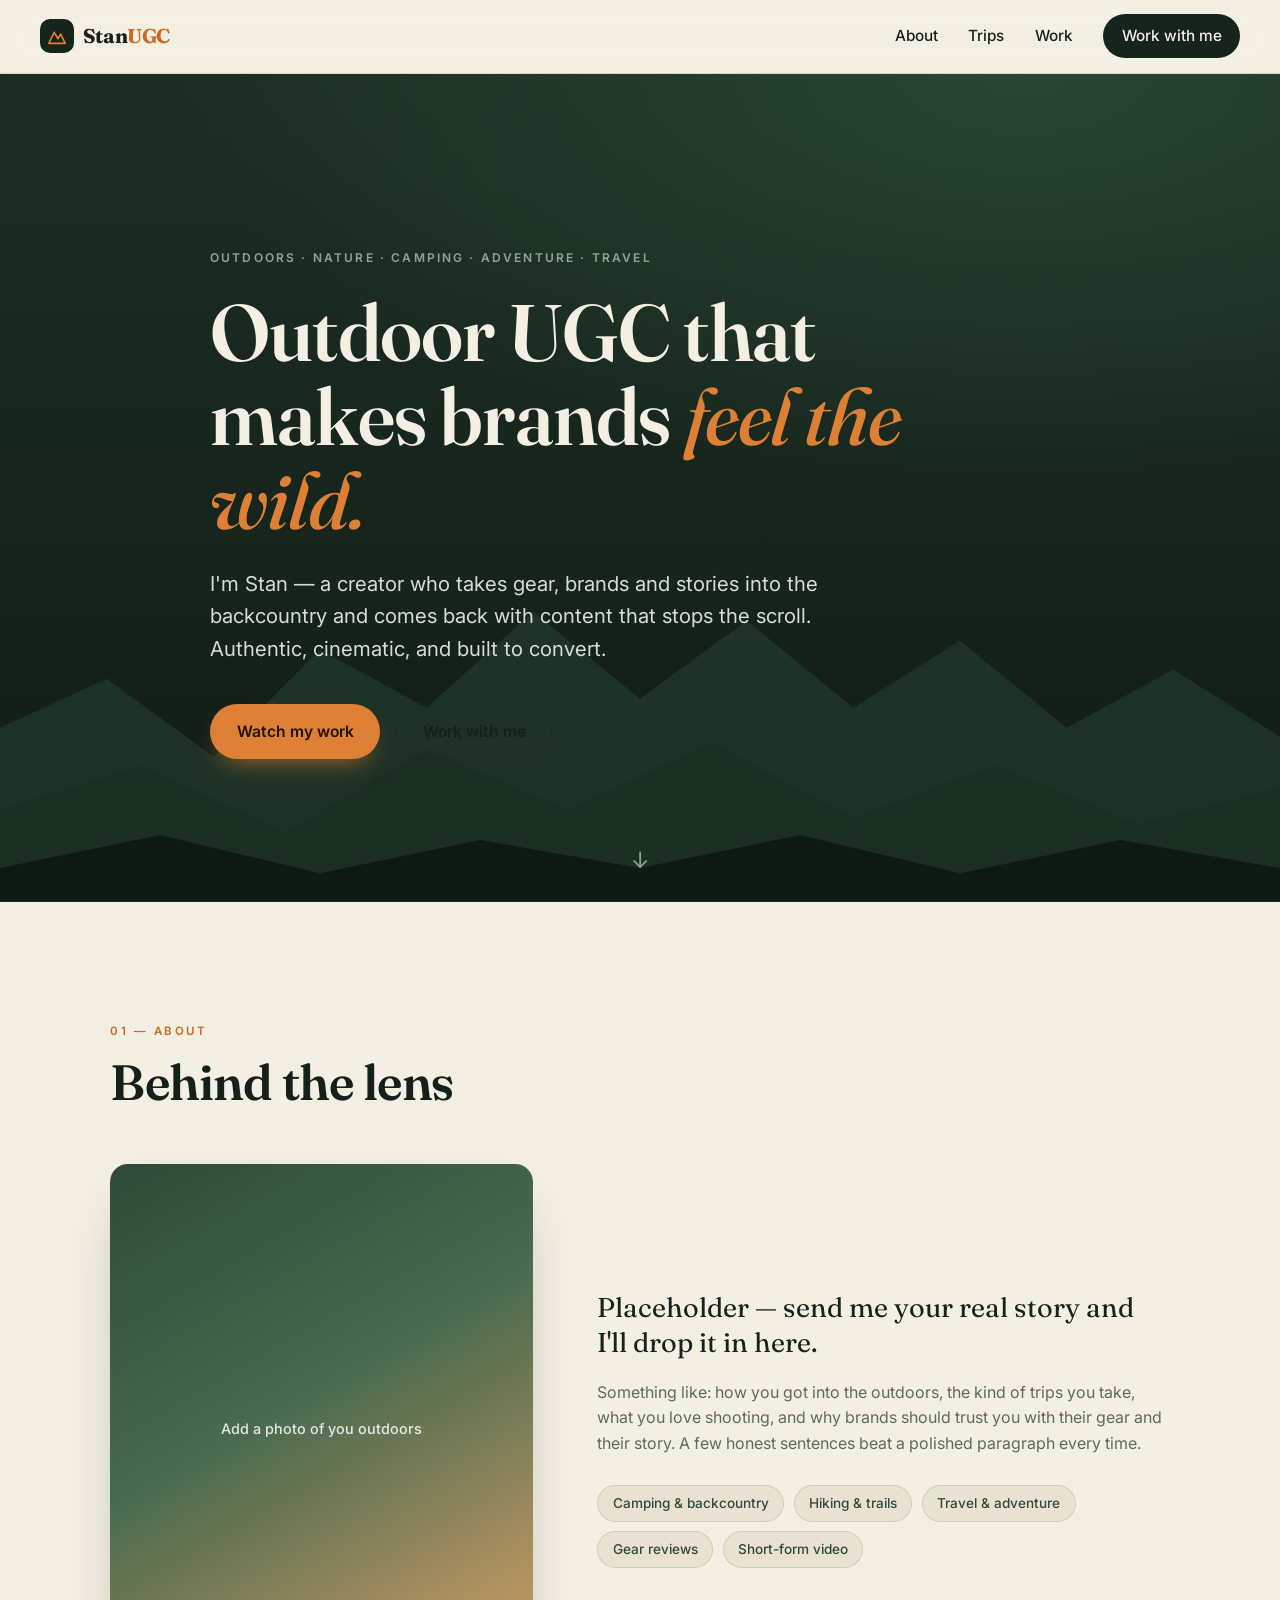
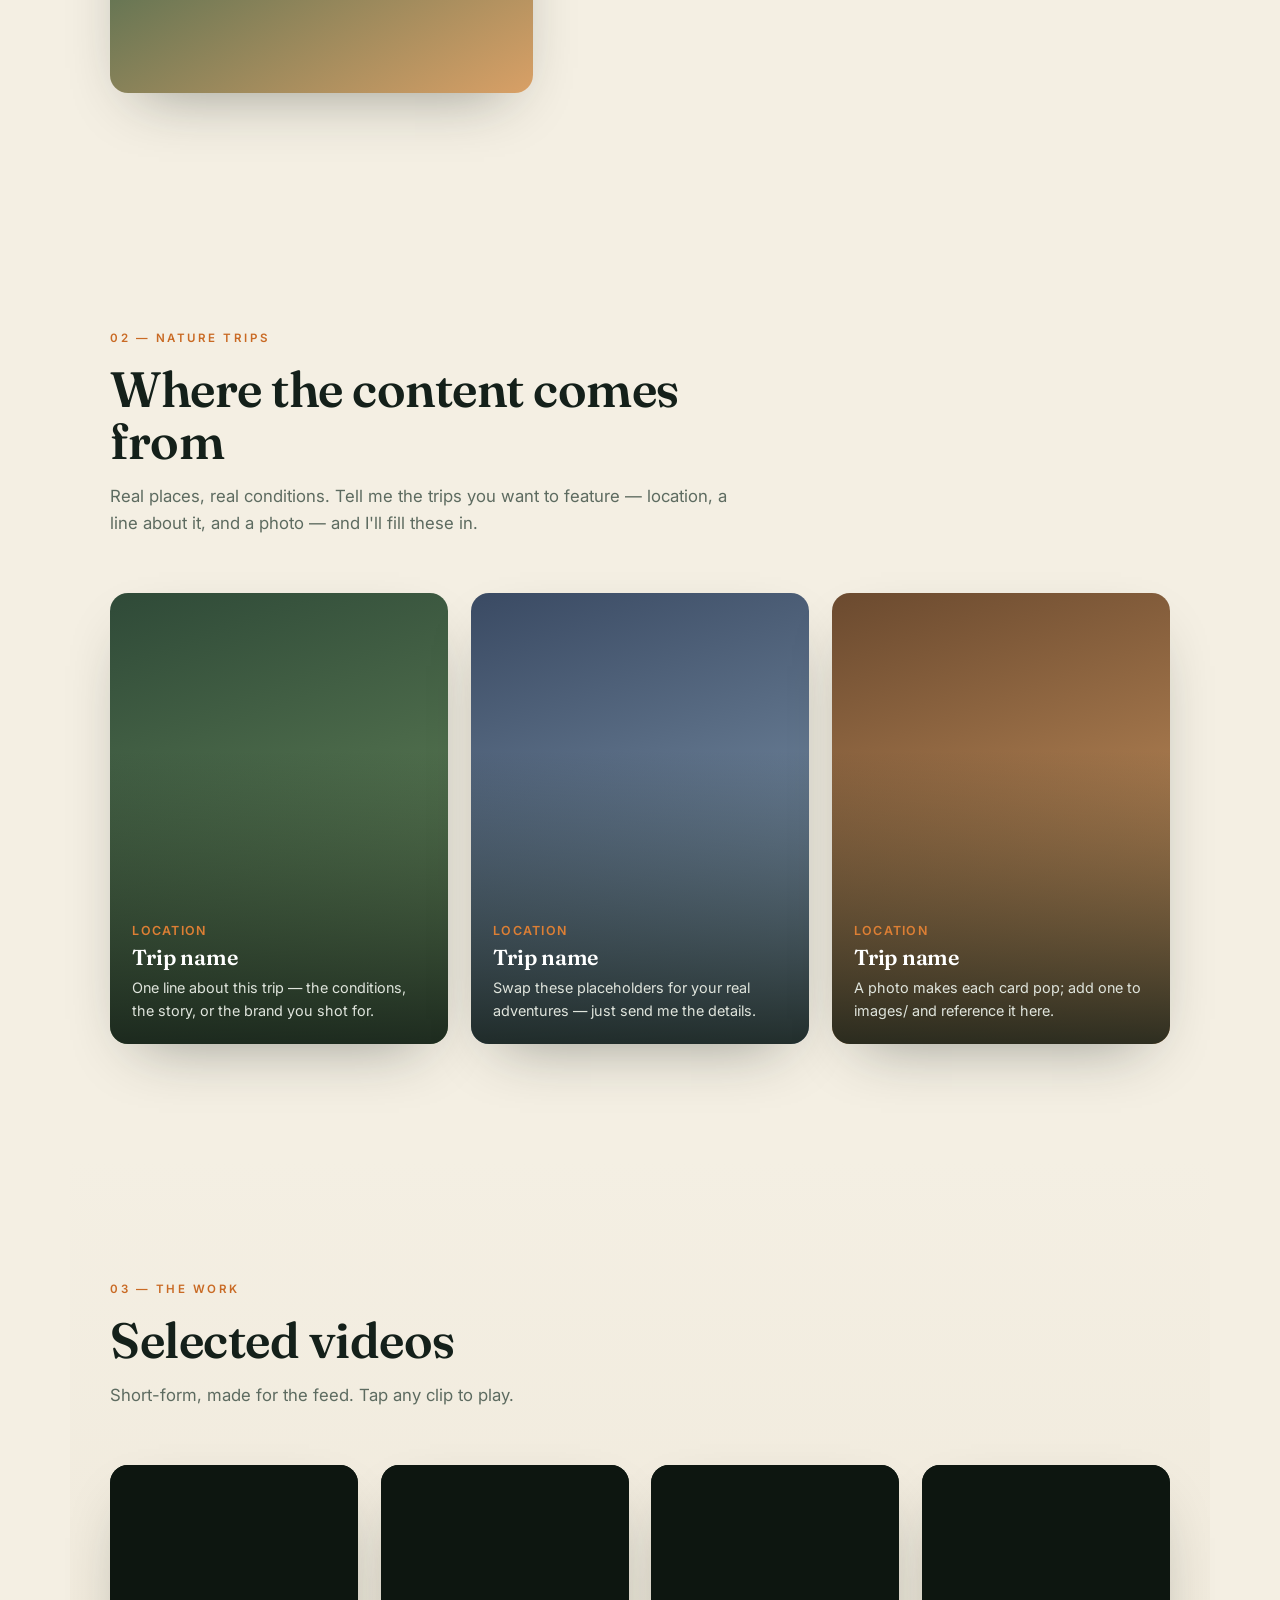
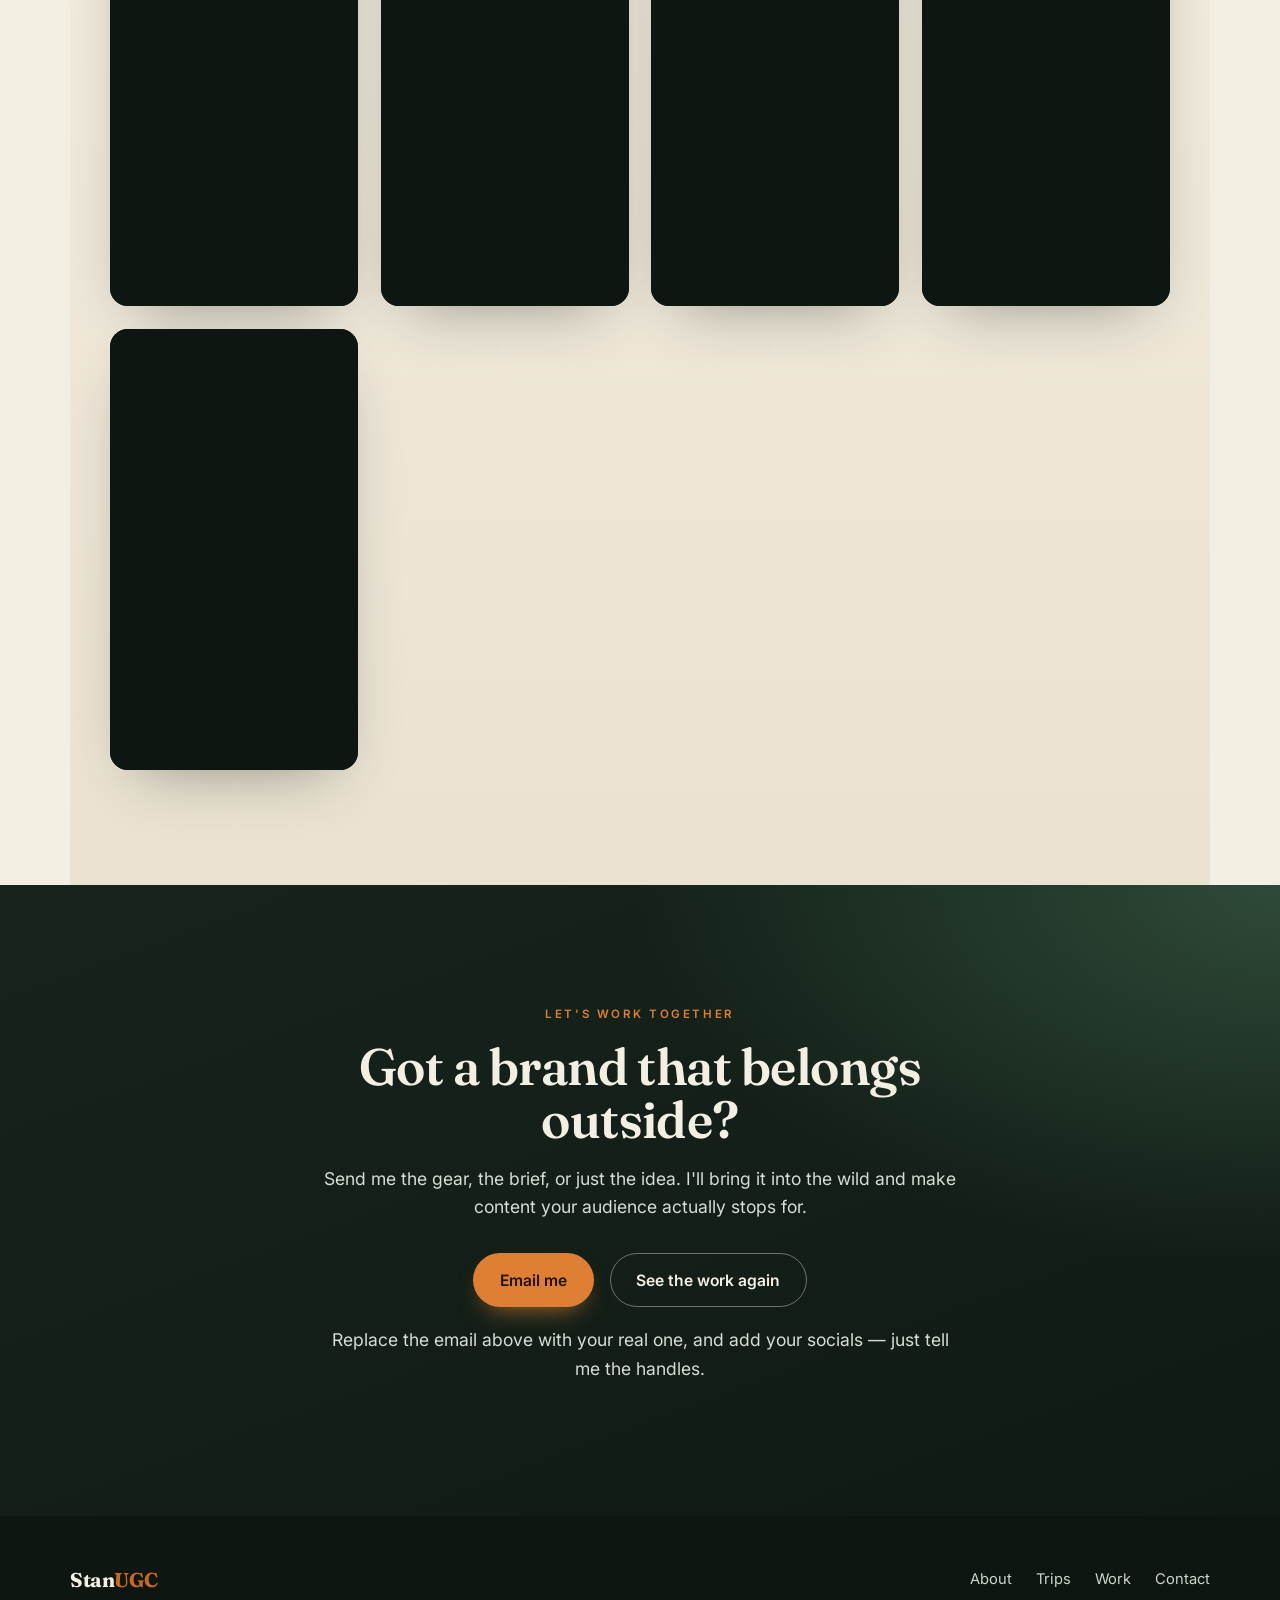
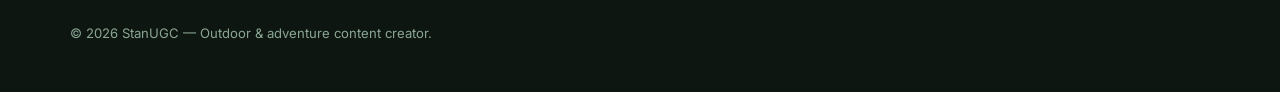
==== ugc-portfolio/index.html @ 80635f61 "Build StanUGC outdoor UGC portfolio site Add a single-page portfolio for StanUGC (outdoor/nature/adv" ====
<!DOCTYPE html>
<html lang="en">
<head>
<meta charset="UTF-8" />
<meta name="viewport" content="width=device-width, initial-scale=1.0" />
<title>StanUGC — Outdoor & Adventure UGC Creator</title>
<meta name="description" content="StanUGC creates scroll-stopping outdoor, nature, camping and adventure content that makes brands feel the wild. Portfolio, trips and video work." />
<link rel="icon" type="image/svg+xml" href="images/favicon.svg" />
<link rel="preconnect" href="https://fonts.googleapis.com" />
<link rel="preconnect" href="https://fonts.gstatic.com" crossorigin />
<link href="https://fonts.googleapis.com/css2?family=Fraunces:ital,opsz,wght@0,9..144,400;0,9..144,600;0,9..144,700;1,9..144,500&family=Inter:wght@400;500;600&display=swap" rel="stylesheet" />
<link rel="stylesheet" href="css/style.css" />
</head>
<body>

<!-- ===== Nav ===== -->
<header id="nav">
  <a href="#top" class="brand">
    <span class="brand-mark" aria-hidden="true">
      <svg viewBox="0 0 24 24" width="22" height="22" fill="none" stroke="currentColor" stroke-width="1.8" stroke-linecap="round" stroke-linejoin="round"><path d="M3 20 L9 8 l4 7 3-5 5 10 z"/></svg>
    </span>
    <span class="brand-name">Stan<span class="brand-accent">UGC</span></span>
  </a>

  <nav class="nav-links" id="navLinks">
    <a href="#about">About</a>
    <a href="#trips">Trips</a>
    <a href="#work">Work</a>
    <a href="#contact" class="nav-cta">Work with me</a>
  </nav>

  <button id="menuToggle" class="menu-toggle" aria-label="Toggle menu" aria-expanded="false">
    <span></span><span></span><span></span>
  </button>
</header>

<!-- ===== Hero ===== -->
<section id="top" class="hero">
  <div class="hero-bg" aria-hidden="true">
    <svg class="ridge ridge-back" viewBox="0 0 1440 320" preserveAspectRatio="none"><path d="M0,224 L120,197 240,240 360,181 480,213 600,160 720,208 840,165 960,213 1080,176 1200,224 1320,192 1440,229 L1440,320 L0,320 Z"/></svg>
    <svg class="ridge ridge-mid" viewBox="0 0 1440 320" preserveAspectRatio="none"><path d="M0,256 L160,224 320,272 480,213 640,256 800,208 960,261 1120,224 1280,266 1440,240 L1440,320 L0,320 Z"/></svg>
    <svg class="ridge ridge-front" viewBox="0 0 1440 320" preserveAspectRatio="none"><path d="M0,288 L180,256 360,293 540,261 720,288 900,256 1080,293 1260,261 1440,288 L1440,320 L0,320 Z"/></svg>
  </div>

  <div class="hero-inner">
    <p class="eyebrow reveal">Outdoors · Nature · Camping · Adventure · Travel</p>
    <h1 class="reveal">Outdoor UGC that makes brands <em>feel the wild.</em></h1>
    <p class="hero-sub reveal">I'm Stan — a creator who takes gear, brands and stories into the backcountry and comes back with content that stops the scroll. Authentic, cinematic, and built to convert.</p>
    <div class="hero-actions reveal">
      <a href="#work" class="btn btn-primary">Watch my work</a>
      <a href="#contact" class="btn btn-ghost">Work with me</a>
    </div>
  </div>

  <a href="#about" class="scroll-hint" aria-label="Scroll down">↓</a>
</section>

<!-- ===== About ===== -->
<section id="about" class="section about">
  <div class="section-head reveal">
    <span class="kicker">01 — About</span>
    <h2>Behind the lens</h2>
  </div>
  <div class="about-grid">
    <div class="about-photo reveal" data-ph="Add a photo of you outdoors">
      <!-- Swap this block for: <img src="images/your-photo.jpg" alt="Stan outdoors" /> -->
    </div>
    <div class="about-copy reveal">
      <p class="lead">Placeholder — send me your real story and I'll drop it in here.</p>
      <p>Something like: how you got into the outdoors, the kind of trips you take, what you love shooting, and why brands should trust you with their gear and their story. A few honest sentences beat a polished paragraph every time.</p>
      <ul class="about-tags">
        <li>Camping &amp; backcountry</li>
        <li>Hiking &amp; trails</li>
        <li>Travel &amp; adventure</li>
        <li>Gear reviews</li>
        <li>Short-form video</li>
      </ul>
    </div>
  </div>
</section>

<!-- ===== Nature Trips ===== -->
<section id="trips" class="section trips">
  <div class="section-head reveal">
    <span class="kicker">02 — Nature trips</span>
    <h2>Where the content comes from</h2>
    <p class="section-intro">Real places, real conditions. Tell me the trips you want to feature — location, a line about it, and a photo — and I'll fill these in.</p>
  </div>
  <div class="trip-grid" id="tripGrid"><!-- rendered by js/main.js --></div>
</section>

<!-- ===== Video Work ===== -->
<section id="work" class="section work">
  <div class="section-head reveal">
    <span class="kicker">03 — The work</span>
    <h2>Selected videos</h2>
    <p class="section-intro">Short-form, made for the feed. Tap any clip to play.</p>
  </div>
  <div class="video-grid" id="videoGrid"><!-- rendered by js/main.js --></div>
</section>

<!-- ===== CTA / Contact ===== -->
<section id="contact" class="section cta">
  <div class="cta-inner reveal">
    <span class="kicker light">Let's work together</span>
    <h2>Got a brand that belongs outside?</h2>
    <p>Send me the gear, the brief, or just the idea. I'll bring it into the wild and make content your audience actually stops for.</p>
    <div class="cta-actions">
      <a href="mailto:hello@stanugc.com" class="btn btn-primary" id="emailBtn">Email me</a>
      <a href="#work" class="btn btn-ghost light">See the work again</a>
    </div>
    <p class="cta-note">Replace the email above with your real one, and add your socials — just tell me the handles.</p>
  </div>
</section>

<!-- ===== Footer ===== -->
<footer class="footer">
  <div class="footer-inner">
    <span class="brand-name">Stan<span class="brand-accent">UGC</span></span>
    <nav class="footer-links">
      <a href="#about">About</a>
      <a href="#trips">Trips</a>
      <a href="#work">Work</a>
      <a href="#contact">Contact</a>
    </nav>
    <p class="copyright">© <span id="year"></span> StanUGC — Outdoor &amp; adventure content creator.</p>
  </div>
</footer>

<script src="js/main.js"></script>
</body>
</html>
---- ugc-portfolio/css/style.css ----
/* ===============================
   StanUGC — Outdoor UGC Portfolio
   =============================== */

:root {
  --pine:       #16241c;   /* deep forest */
  --pine-2:     #1f3327;   /* raised forest */
  --moss:       #2f4a38;
  --sage:       #8ba793;
  --cream:      #f4efe3;   /* warm paper */
  --cream-2:    #eae2d1;
  --amber:      #dd7f34;   /* sunset accent */
  --amber-2:    #c96a24;
  --ink:        #14201a;
  --muted:      #5d6b60;
  --line:       rgba(20, 32, 26, 0.12);

  --font-display: "Fraunces", Georgia, "Times New Roman", serif;
  --font-body: "Inter", system-ui, -apple-system, "Segoe UI", sans-serif;

  --wrap: 1140px;
  --radius: 18px;
  --shadow: 0 24px 60px -28px rgba(20, 32, 26, 0.45);
}

* { box-sizing: border-box; }

html { scroll-behavior: smooth; }

body {
  margin: 0;
  font-family: var(--font-body);
  color: var(--ink);
  background: var(--cream);
  line-height: 1.6;
  -webkit-font-smoothing: antialiased;
}

img { max-width: 100%; display: block; }

h1, h2, h3 { font-family: var(--font-display); font-weight: 600; line-height: 1.05; margin: 0; letter-spacing: -0.01em; }

a { color: inherit; text-decoration: none; }

.section {
  max-width: var(--wrap);
  margin: 0 auto;
  padding: clamp(4rem, 9vw, 7.5rem) clamp(1.25rem, 5vw, 2.5rem);
}

.kicker {
  display: inline-block;
  font-family: var(--font-body);
  font-size: 0.72rem;
  font-weight: 600;
  letter-spacing: 0.22em;
  text-transform: uppercase;
  color: var(--amber-2);
  margin-bottom: 1rem;
}
.kicker.light { color: var(--amber); }

.section-head { margin-bottom: clamp(2rem, 5vw, 3.5rem); max-width: 640px; }
.section-head h2 { font-size: clamp(2rem, 5vw, 3.1rem); }
.section-intro { color: var(--muted); margin-top: 1rem; font-size: 1.05rem; }

/* ---------- Buttons ---------- */
.btn {
  display: inline-flex;
  align-items: center;
  gap: 0.5rem;
  font-weight: 600;
  font-size: 0.98rem;
  padding: 0.85rem 1.6rem;
  border-radius: 999px;
  border: 1.5px solid transparent;
  cursor: pointer;
  transition: transform 0.2s ease, background 0.2s ease, color 0.2s ease, box-shadow 0.2s ease;
}
.btn-primary { background: var(--amber); color: #241205; box-shadow: 0 12px 26px -12px rgba(221, 127, 52, 0.8); }
.btn-primary:hover { background: var(--amber-2); transform: translateY(-2px); }
.btn-ghost { border-color: rgba(20, 32, 26, 0.25); color: var(--ink); }
.btn-ghost:hover { border-color: var(--ink); transform: translateY(-2px); }
.btn-ghost.light { border-color: rgba(244, 239, 227, 0.4); color: var(--cream); }
.btn-ghost.light:hover { border-color: var(--cream); }

/* ---------- Nav ---------- */
#nav {
  position: sticky;
  top: 0;
  z-index: 50;
  display: flex;
  align-items: center;
  justify-content: space-between;
  padding: 0.9rem clamp(1.25rem, 5vw, 2.5rem);
  background: rgba(244, 239, 227, 0.82);
  backdrop-filter: blur(12px);
  border-bottom: 1px solid var(--line);
}
.brand { display: flex; align-items: center; gap: 0.55rem; color: var(--pine); }
.brand-mark { display: grid; place-items: center; width: 34px; height: 34px; border-radius: 10px; background: var(--pine); color: var(--amber); }
.brand-name { font-family: var(--font-display); font-weight: 700; font-size: 1.25rem; letter-spacing: -0.02em; }
.brand-accent { color: var(--amber-2); }

.nav-links { display: flex; align-items: center; gap: 1.9rem; }
.nav-links a { font-weight: 500; font-size: 0.96rem; color: var(--pine); position: relative; }
.nav-links a:not(.nav-cta)::after {
  content: ""; position: absolute; left: 0; bottom: -4px; width: 0; height: 2px;
  background: var(--amber); transition: width 0.25s ease;
}
.nav-links a:not(.nav-cta):hover::after,
.nav-links a.active::after { width: 100%; }
.nav-cta { background: var(--pine); color: var(--cream) !important; padding: 0.6rem 1.15rem; border-radius: 999px; }
.nav-cta:hover { background: var(--moss); }

.menu-toggle { display: none; flex-direction: column; gap: 5px; background: none; border: none; cursor: pointer; padding: 6px; }
.menu-toggle span { width: 24px; height: 2px; background: var(--pine); border-radius: 2px; transition: transform 0.3s ease, opacity 0.3s ease; }
.menu-toggle.open span:nth-child(1) { transform: translateY(7px) rotate(45deg); }
.menu-toggle.open span:nth-child(2) { opacity: 0; }
.menu-toggle.open span:nth-child(3) { transform: translateY(-7px) rotate(-45deg); }

/* ---------- Hero ---------- */
.hero {
  position: relative;
  min-height: 92vh;
  display: flex;
  flex-direction: column;
  justify-content: center;
  padding: 6rem clamp(1.25rem, 5vw, 2.5rem) 4rem;
  color: var(--cream);
  background:
    radial-gradient(120% 90% at 80% 0%, #2a4534 0%, transparent 55%),
    linear-gradient(180deg, #1c2e23 0%, var(--pine) 60%, #101a14 100%);
  overflow: hidden;
}
.hero-bg { position: absolute; inset: 0; z-index: 0; }
.ridge { position: absolute; left: 0; width: 100%; bottom: 0; height: 60%; }
.ridge-back  { fill: #223a2c; opacity: 0.7; height: 70%; }
.ridge-mid   { fill: #1a2e22; opacity: 0.85; height: 55%; }
.ridge-front { fill: #101a14; height: 40%; }

.hero-inner { position: relative; z-index: 2; max-width: 860px; margin: 0 auto; width: 100%; }
.eyebrow {
  font-size: 0.75rem; font-weight: 600; letter-spacing: 0.18em; text-transform: uppercase;
  color: var(--sage); margin: 0 0 1.4rem;
}
.hero h1 {
  font-size: clamp(2.6rem, 7vw, 5rem);
  max-width: 15ch;
}
.hero h1 em { font-style: italic; color: var(--amber); font-weight: 500; }
.hero-sub { margin: 1.6rem 0 2.4rem; font-size: clamp(1.05rem, 2vw, 1.28rem); color: #d7ddd4; max-width: 54ch; }
.hero-actions { display: flex; flex-wrap: wrap; gap: 1rem; }

.scroll-hint {
  position: absolute; bottom: 1.5rem; left: 50%; transform: translateX(-50%);
  z-index: 3; color: var(--sage); font-size: 1.4rem; animation: bob 2s ease-in-out infinite;
}
@keyframes bob { 0%,100% { transform: translate(-50%, 0); } 50% { transform: translate(-50%, 8px); } }

/* ---------- About ---------- */
.about-grid { display: grid; grid-template-columns: 0.85fr 1.15fr; gap: clamp(2rem, 5vw, 4rem); align-items: center; }
.about-photo {
  position: relative;
  aspect-ratio: 4 / 5;
  border-radius: var(--radius);
  background:
    linear-gradient(150deg, #2f4a38 0%, #4a6b4f 45%, #d9a066 100%);
  box-shadow: var(--shadow);
  overflow: hidden;
}
.about-photo::after {
  content: attr(data-ph);
  position: absolute; inset: 0; display: grid; place-items: center; text-align: center;
  padding: 1.5rem; color: rgba(255,255,255,0.85); font-size: 0.9rem; font-weight: 500;
}
.about-photo img { position: absolute; inset: 0; width: 100%; height: 100%; object-fit: cover; }
.about-copy .lead { font-family: var(--font-display); font-size: clamp(1.3rem, 3vw, 1.7rem); line-height: 1.3; color: var(--pine); margin: 0 0 1.2rem; }
.about-copy p { color: var(--muted); }
.about-tags { list-style: none; padding: 0; margin: 1.8rem 0 0; display: flex; flex-wrap: wrap; gap: 0.6rem; }
.about-tags li { font-size: 0.85rem; font-weight: 500; color: var(--moss); background: var(--cream-2); border: 1px solid var(--line); padding: 0.4rem 0.9rem; border-radius: 999px; }

/* ---------- Trips ---------- */
.trips { background: var(--cream); }
.trip-grid { display: grid; grid-template-columns: repeat(3, 1fr); gap: 1.4rem; }
.trip-card {
  position: relative;
  aspect-ratio: 3 / 4;
  border-radius: var(--radius);
  overflow: hidden;
  box-shadow: var(--shadow);
  color: #fff;
  display: flex;
  align-items: flex-end;
  isolation: isolate;
}
.trip-card .trip-bg { position: absolute; inset: 0; z-index: -2; }
.trip-card::after {
  content: ""; position: absolute; inset: 0; z-index: -1;
  background: linear-gradient(180deg, transparent 35%, rgba(16, 26, 20, 0.85) 100%);
}
.trip-card img { position: absolute; inset: 0; width: 100%; height: 100%; object-fit: cover; z-index: -2; }
.trip-info { padding: 1.4rem; }
.trip-info h3 { font-size: 1.35rem; }
.trip-info .loc { font-size: 0.78rem; letter-spacing: 0.1em; text-transform: uppercase; color: var(--amber); font-weight: 600; margin-bottom: 0.35rem; }
.trip-info p { font-size: 0.9rem; color: #dfe4dc; margin: 0.4rem 0 0; }
.trip-card:hover img, .trip-card:hover .trip-bg { transform: scale(1.05); }
.trip-card img, .trip-card .trip-bg { transition: transform 0.6s ease; }

/* ---------- Video Work ---------- */
.work { background: linear-gradient(180deg, var(--cream) 0%, var(--cream-2) 100%); border-radius: 0; }
.video-grid { display: grid; grid-template-columns: repeat(auto-fill, minmax(230px, 1fr)); gap: 1.4rem; }
.video-card {
  border-radius: var(--radius);
  overflow: hidden;
  background: var(--pine);
  box-shadow: var(--shadow);
  transition: transform 0.25s ease;
}
.video-card:hover { transform: translateY(-4px); }
.video-frame { position: relative; aspect-ratio: 9 / 16; background: #0d1610; }
.video-frame iframe { position: absolute; inset: 0; width: 100%; height: 100%; border: 0; }
.video-cap { padding: 0.75rem 0.95rem; color: var(--cream); font-size: 0.85rem; font-weight: 500; }

/* ---------- CTA ---------- */
.cta {
  max-width: none;
  background:
    radial-gradient(100% 120% at 100% 0%, #2f4a38 0%, transparent 50%),
    linear-gradient(160deg, var(--pine) 0%, #101a14 100%);
  color: var(--cream);
  text-align: center;
}
.cta-inner { max-width: 640px; margin: 0 auto; }
.cta h2 { font-size: clamp(2rem, 5vw, 3.2rem); margin-bottom: 1rem; }
.cta p { color: #d7ddd4; font-size: 1.1rem; }
.cta-actions { display: flex; flex-wrap: wrap; gap: 1rem; justify-content: center; margin: 2rem 0 1.2rem; }
.cta-note { font-size: 0.82rem; color: var(--sage); }

/* ---------- Footer ---------- */
.footer { background: #0d1610; color: var(--cream); padding: 3rem clamp(1.25rem, 5vw, 2.5rem); }
.footer-inner { max-width: var(--wrap); margin: 0 auto; display: flex; flex-wrap: wrap; gap: 1.2rem; align-items: center; justify-content: space-between; }
.footer-links { display: flex; gap: 1.5rem; }
.footer-links a { color: #cdd4ca; font-size: 0.92rem; }
.footer-links a:hover { color: var(--amber); }
.copyright { width: 100%; color: var(--sage); font-size: 0.82rem; margin: 0.5rem 0 0; }

/* ---------- Reveal animation ---------- */
.reveal { opacity: 0; transform: translateY(24px); transition: opacity 0.7s ease, transform 0.7s ease; }
.reveal.in { opacity: 1; transform: none; }

/* ---------- Responsive ---------- */
@media (max-width: 860px) {
  .about-grid { grid-template-columns: 1fr; }
  .trip-grid { grid-template-columns: repeat(2, 1fr); }
  .nav-links {
    position: fixed; inset: 0 0 0 auto; width: min(78vw, 320px);
    flex-direction: column; align-items: flex-start; justify-content: center; gap: 1.6rem;
    background: var(--pine); padding: 2rem; transform: translateX(100%);
    transition: transform 0.35s ease; box-shadow: -20px 0 50px rgba(0,0,0,0.3);
  }
  .nav-links.open { transform: none; }
  .nav-links a { color: var(--cream); font-size: 1.2rem; }
  .nav-links a:not(.nav-cta)::after { background: var(--amber); }
  .menu-toggle { display: flex; z-index: 60; }
}
@media (max-width: 520px) {
  .trip-grid { grid-template-columns: 1fr; }
  .video-grid { grid-template-columns: repeat(2, 1fr); }
}

@media (prefers-reduced-motion: reduce) {
  * { animation: none !important; }
  .reveal { opacity: 1; transform: none; transition: none; }
  html { scroll-behavior: auto; }
}
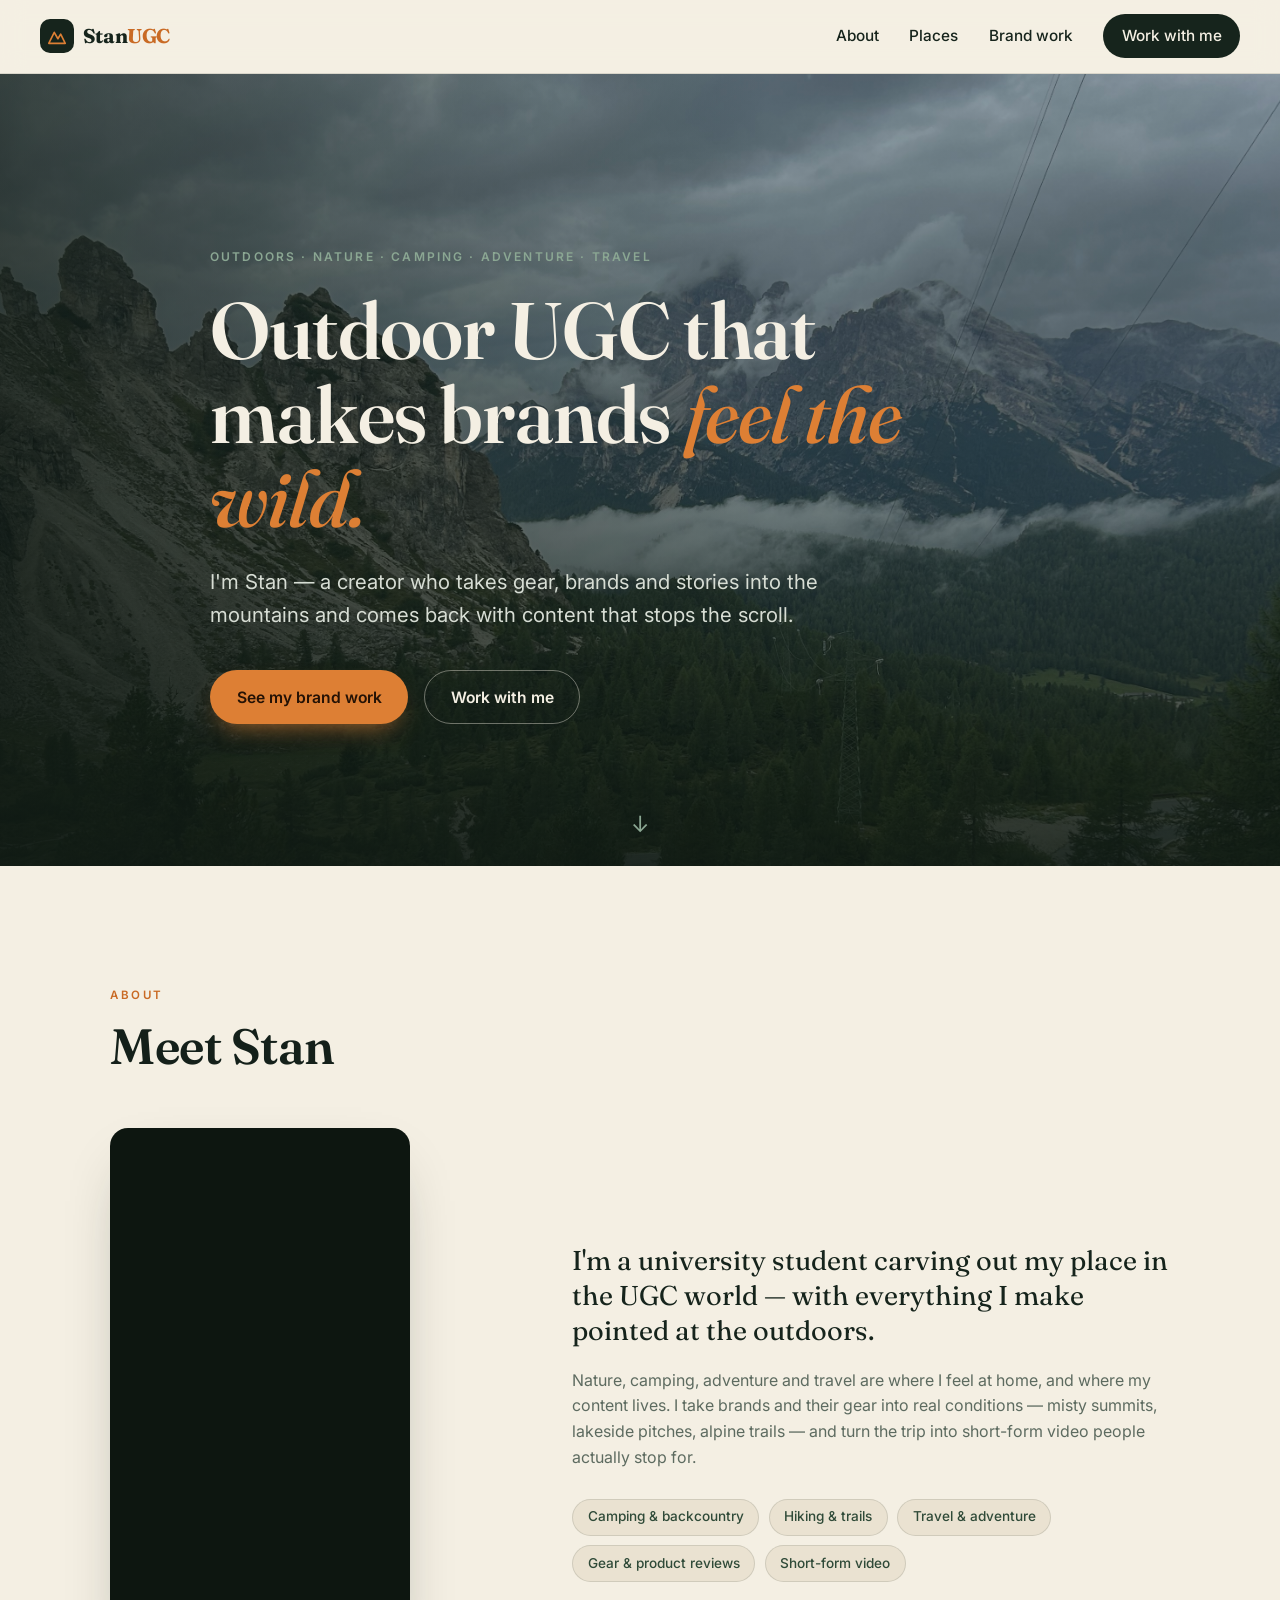
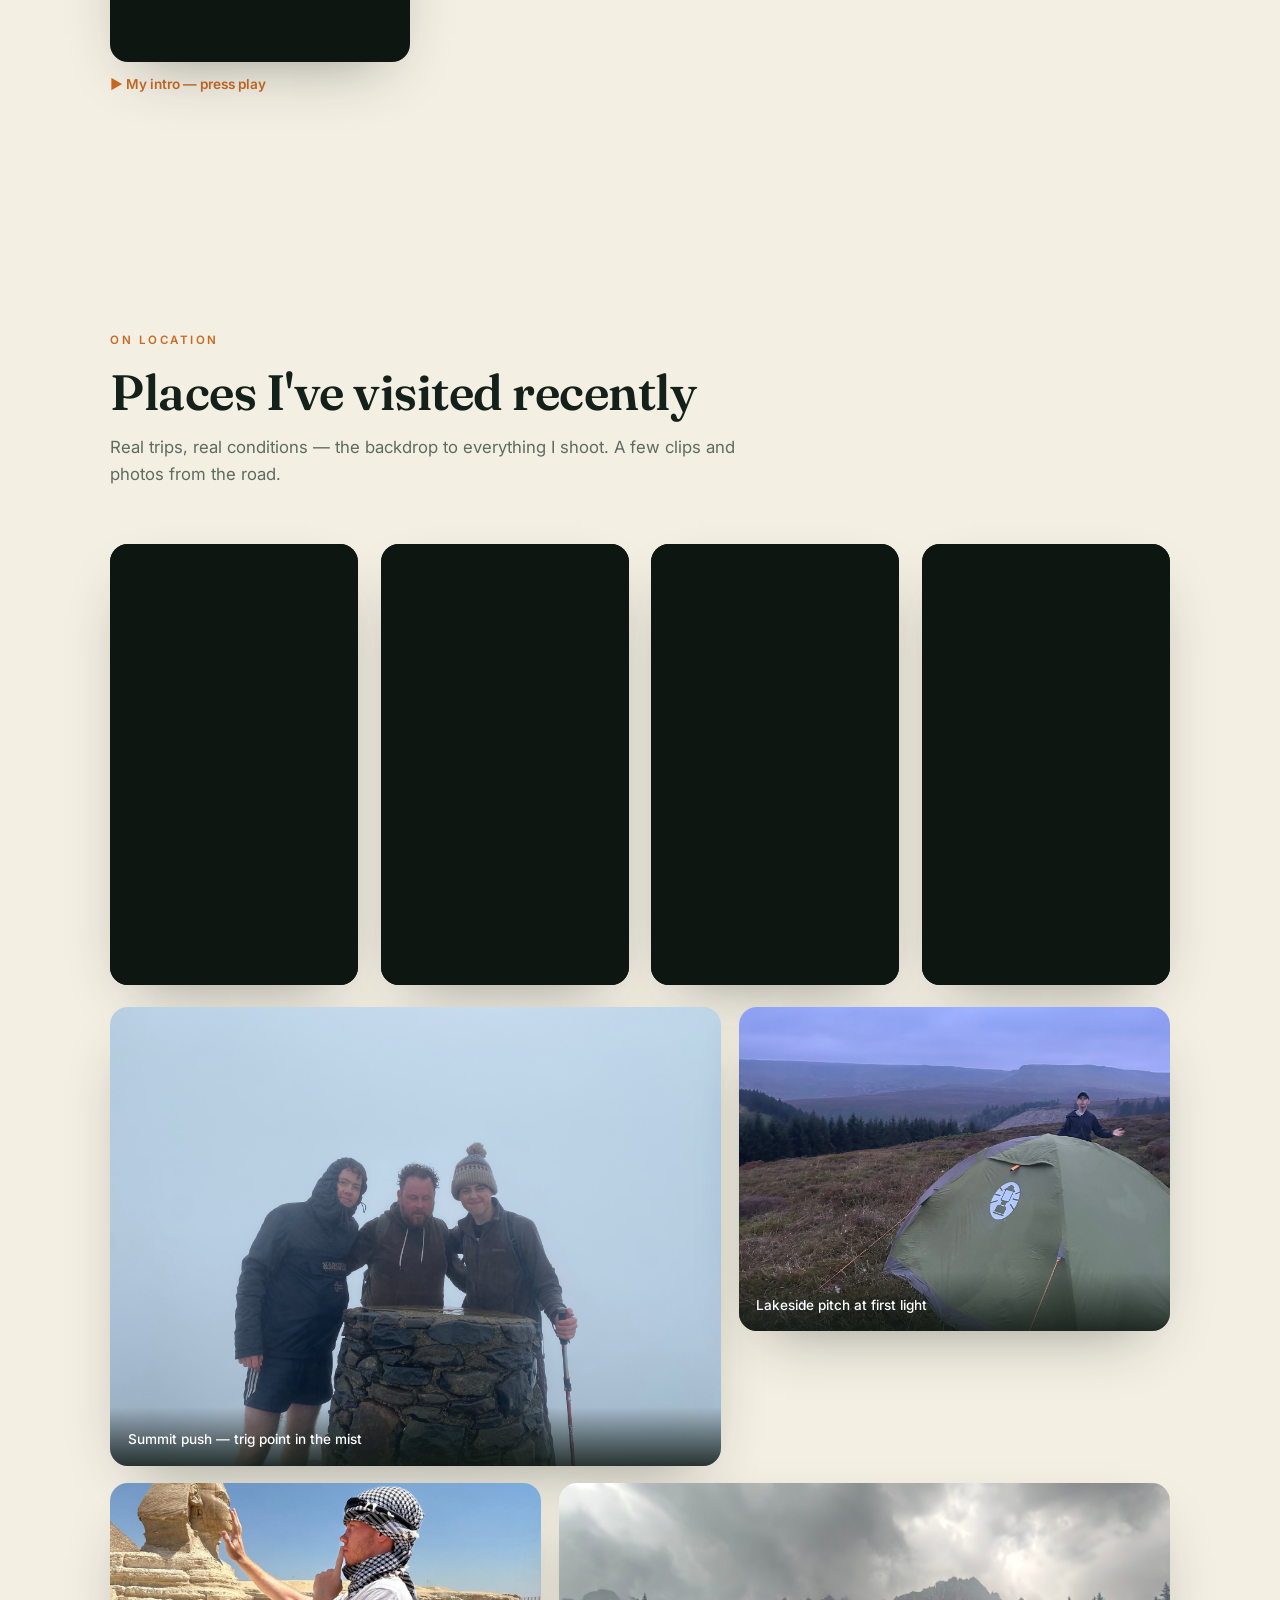
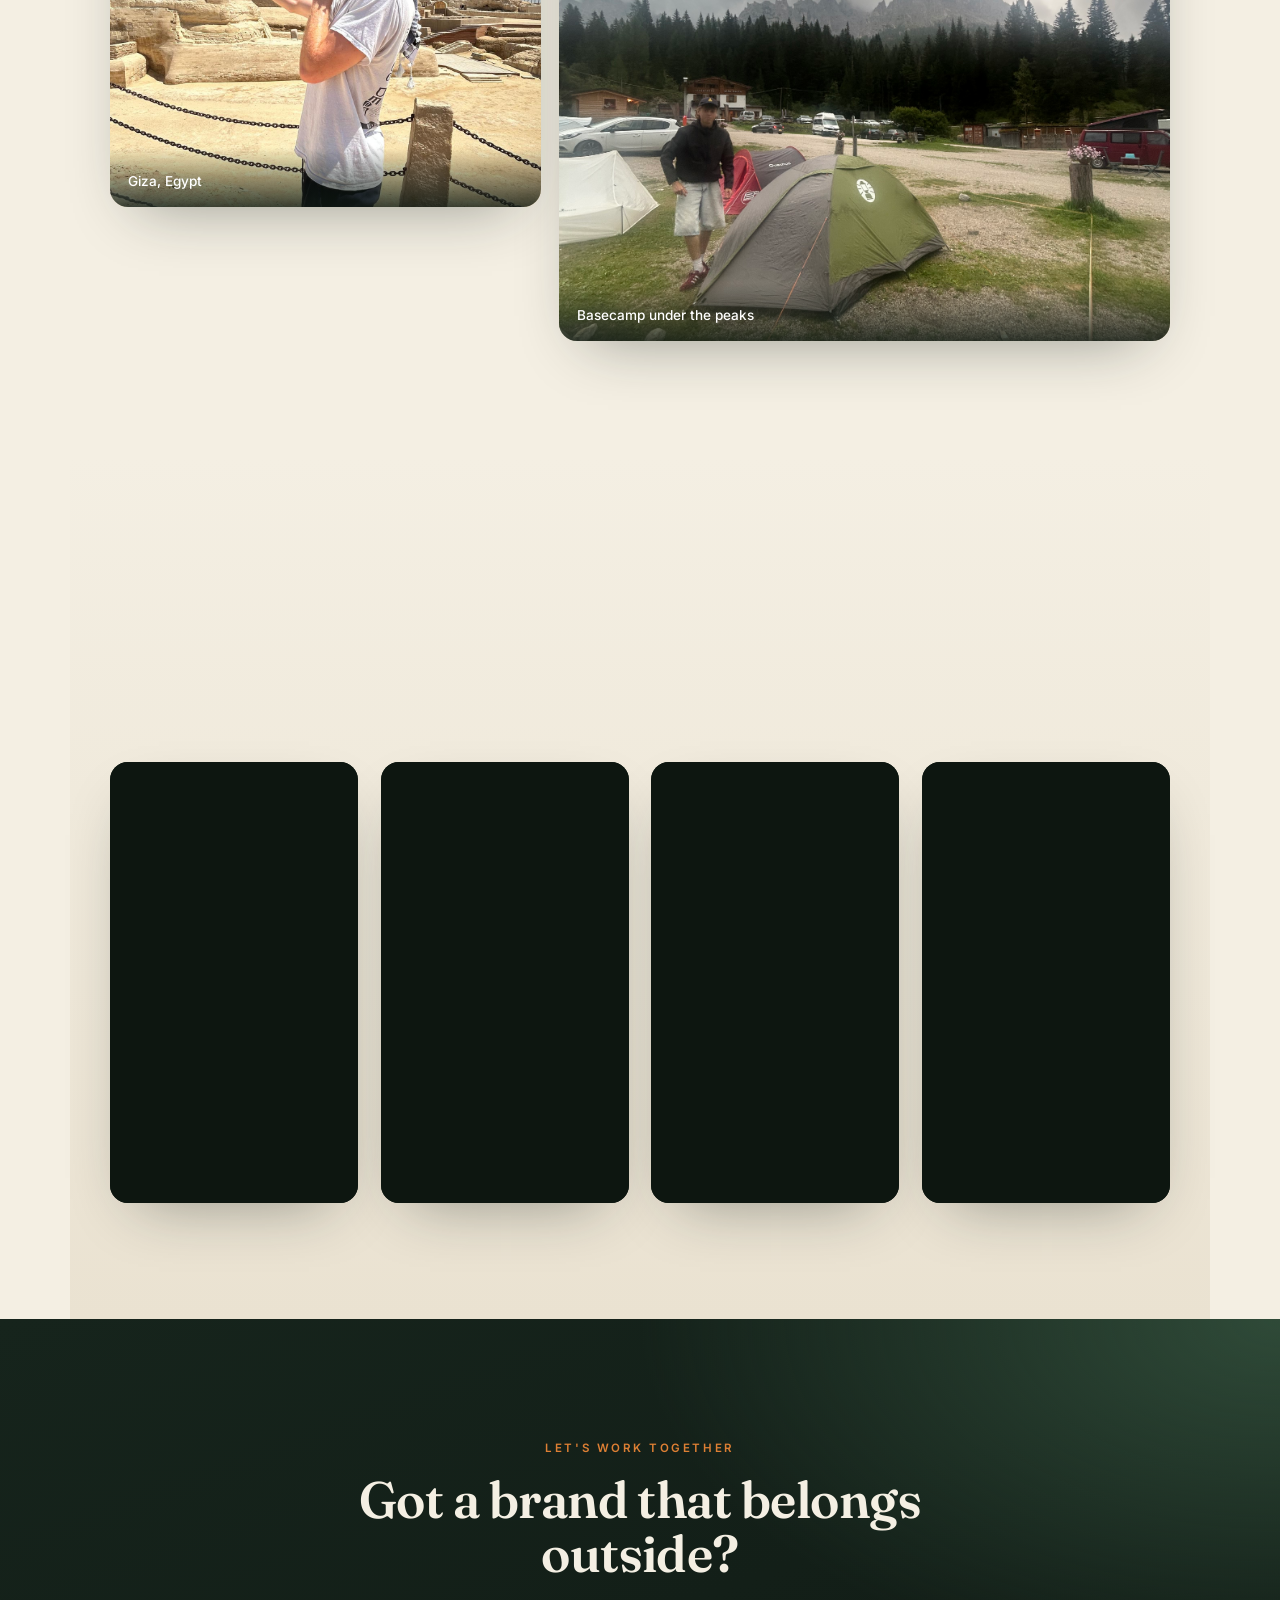
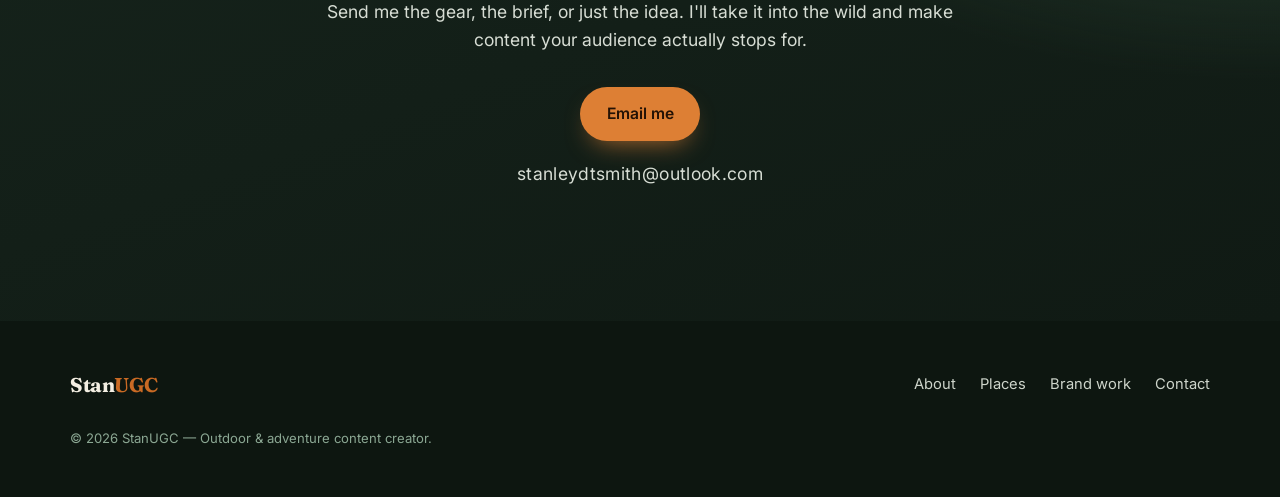
==== commit 8335beeb: "Restructure StanUGC site with real content - Clearer section flow: Hero, About (intro video), Places" ====
--- a/ugc-portfolio/index.html
+++ b/ugc-portfolio/index.html
@@ -4,7 +4,7 @@
 <meta charset="UTF-8" />
 <meta name="viewport" content="width=device-width, initial-scale=1.0" />
 <title>StanUGC — Outdoor & Adventure UGC Creator</title>
-<meta name="description" content="StanUGC creates scroll-stopping outdoor, nature, camping and adventure content that makes brands feel the wild. Portfolio, trips and video work." />
+<meta name="description" content="StanUGC — a university student creating outdoor, nature, camping, adventure and travel UGC that makes brands feel the wild. Intro, trips, brand work and contact." />
 <link rel="icon" type="image/svg+xml" href="images/favicon.svg" />
 <link rel="preconnect" href="https://fonts.googleapis.com" />
 <link rel="preconnect" href="https://fonts.gstatic.com" crossorigin />
@@ -24,8 +24,8 @@
 
   <nav class="nav-links" id="navLinks">
     <a href="#about">About</a>
-    <a href="#trips">Trips</a>
-    <a href="#work">Work</a>
+    <a href="#places">Places</a>
+    <a href="#work">Brand work</a>
     <a href="#contact" class="nav-cta">Work with me</a>
   </nav>
 
@@ -36,67 +36,70 @@
 
 <!-- ===== Hero ===== -->
 <section id="top" class="hero">
-  <div class="hero-bg" aria-hidden="true">
-    <svg class="ridge ridge-back" viewBox="0 0 1440 320" preserveAspectRatio="none"><path d="M0,224 L120,197 240,240 360,181 480,213 600,160 720,208 840,165 960,213 1080,176 1200,224 1320,192 1440,229 L1440,320 L0,320 Z"/></svg>
-    <svg class="ridge ridge-mid" viewBox="0 0 1440 320" preserveAspectRatio="none"><path d="M0,256 L160,224 320,272 480,213 640,256 800,208 960,261 1120,224 1280,266 1440,240 L1440,320 L0,320 Z"/></svg>
-    <svg class="ridge ridge-front" viewBox="0 0 1440 320" preserveAspectRatio="none"><path d="M0,288 L180,256 360,293 540,261 720,288 900,256 1080,293 1260,261 1440,288 L1440,320 L0,320 Z"/></svg>
-  </div>
-
+  <img class="hero-photo" src="images/hero-dolomites.jpeg" alt="" aria-hidden="true" />
+  <div class="hero-scrim" aria-hidden="true"></div>
   <div class="hero-inner">
-    <p class="eyebrow reveal">Outdoors · Nature · Camping · Adventure · Travel</p>
-    <h1 class="reveal">Outdoor UGC that makes brands <em>feel the wild.</em></h1>
-    <p class="hero-sub reveal">I'm Stan — a creator who takes gear, brands and stories into the backcountry and comes back with content that stops the scroll. Authentic, cinematic, and built to convert.</p>
-    <div class="hero-actions reveal">
-      <a href="#work" class="btn btn-primary">Watch my work</a>
-      <a href="#contact" class="btn btn-ghost">Work with me</a>
+    <p class="eyebrow">Outdoors · Nature · Camping · Adventure · Travel</p>
+    <h1>Outdoor UGC that makes brands <em>feel the wild.</em></h1>
+    <p class="hero-sub">I'm Stan — a creator who takes gear, brands and stories into the mountains and comes back with content that stops the scroll.</p>
+    <div class="hero-actions">
+      <a href="#work" class="btn btn-primary">See my brand work</a>
+      <a href="#contact" class="btn btn-ghost light">Work with me</a>
     </div>
   </div>
-
   <a href="#about" class="scroll-hint" aria-label="Scroll down">↓</a>
 </section>
 
 <!-- ===== About ===== -->
 <section id="about" class="section about">
   <div class="section-head reveal">
-    <span class="kicker">01 — About</span>
-    <h2>Behind the lens</h2>
+    <span class="kicker">About</span>
+    <h2>Meet Stan</h2>
   </div>
   <div class="about-grid">
-    <div class="about-photo reveal" data-ph="Add a photo of you outdoors">
-      <!-- Swap this block for: <img src="images/your-photo.jpg" alt="Stan outdoors" /> -->
+    <div class="about-video reveal">
+      <div class="intro-frame">
+        <iframe id="introVideo" title="Intro — meet Stan" loading="lazy"
+          allow="accelerometer; autoplay; clipboard-write; encrypted-media; gyroscope; picture-in-picture; web-share"
+          referrerpolicy="strict-origin-when-cross-origin" allowfullscreen></iframe>
+      </div>
+      <p class="video-tag">▶ My intro — press play</p>
     </div>
     <div class="about-copy reveal">
-      <p class="lead">Placeholder — send me your real story and I'll drop it in here.</p>
-      <p>Something like: how you got into the outdoors, the kind of trips you take, what you love shooting, and why brands should trust you with their gear and their story. A few honest sentences beat a polished paragraph every time.</p>
+      <p class="lead">I'm a university student carving out my place in the UGC world — with everything I make pointed at the outdoors.</p>
+      <p>Nature, camping, adventure and travel are where I feel at home, and where my content lives. I take brands and their gear into real conditions — misty summits, lakeside pitches, alpine trails — and turn the trip into short-form video people actually stop for.</p>
       <ul class="about-tags">
         <li>Camping &amp; backcountry</li>
         <li>Hiking &amp; trails</li>
         <li>Travel &amp; adventure</li>
-        <li>Gear reviews</li>
+        <li>Gear &amp; product reviews</li>
         <li>Short-form video</li>
       </ul>
     </div>
   </div>
 </section>
 
-<!-- ===== Nature Trips ===== -->
-<section id="trips" class="section trips">
+<!-- ===== Places I've visited recently ===== -->
+<section id="places" class="section places">
   <div class="section-head reveal">
-    <span class="kicker">02 — Nature trips</span>
-    <h2>Where the content comes from</h2>
-    <p class="section-intro">Real places, real conditions. Tell me the trips you want to feature — location, a line about it, and a photo — and I'll fill these in.</p>
+    <span class="kicker">On location</span>
+    <h2>Places I've visited recently</h2>
+    <p class="section-intro">Real trips, real conditions — the backdrop to everything I shoot. A few clips and photos from the road.</p>
   </div>
-  <div class="trip-grid" id="tripGrid"><!-- rendered by js/main.js --></div>
+
+  <div class="video-grid" id="placesGrid"><!-- travel videos, rendered by js/main.js --></div>
+
+  <div class="photo-gallery" id="photoGallery"><!-- photos, rendered by js/main.js --></div>
 </section>
 
-<!-- ===== Video Work ===== -->
+<!-- ===== Brand & product work ===== -->
 <section id="work" class="section work">
   <div class="section-head reveal">
-    <span class="kicker">03 — The work</span>
-    <h2>Selected videos</h2>
-    <p class="section-intro">Short-form, made for the feed. Tap any clip to play.</p>
+    <span class="kicker">The work</span>
+    <h2>Brand &amp; product work</h2>
+    <p class="section-intro">Product-focused UGC made for the feed. Tap any clip to play.</p>
   </div>
-  <div class="video-grid" id="videoGrid"><!-- rendered by js/main.js --></div>
+  <div class="video-grid" id="workGrid"><!-- product videos, rendered by js/main.js --></div>
 </section>
 
 <!-- ===== CTA / Contact ===== -->
@@ -104,12 +107,11 @@
   <div class="cta-inner reveal">
     <span class="kicker light">Let's work together</span>
     <h2>Got a brand that belongs outside?</h2>
-    <p>Send me the gear, the brief, or just the idea. I'll bring it into the wild and make content your audience actually stops for.</p>
+    <p>Send me the gear, the brief, or just the idea. I'll take it into the wild and make content your audience actually stops for.</p>
     <div class="cta-actions">
-      <a href="mailto:hello@stanugc.com" class="btn btn-primary" id="emailBtn">Email me</a>
-      <a href="#work" class="btn btn-ghost light">See the work again</a>
+      <a href="mailto:stanleydtsmith@outlook.com" class="btn btn-primary">Email me</a>
     </div>
-    <p class="cta-note">Replace the email above with your real one, and add your socials — just tell me the handles.</p>
+    <p class="cta-email">stanleydtsmith@outlook.com</p>
   </div>
 </section>
 
@@ -119,8 +121,8 @@
     <span class="brand-name">Stan<span class="brand-accent">UGC</span></span>
     <nav class="footer-links">
       <a href="#about">About</a>
-      <a href="#trips">Trips</a>
-      <a href="#work">Work</a>
+      <a href="#places">Places</a>
+      <a href="#work">Brand work</a>
       <a href="#contact">Contact</a>
     </nav>
     <p class="copyright">© <span id="year"></span> StanUGC — Outdoor &amp; adventure content creator.</p>
--- a/ugc-portfolio/css/style.css
+++ b/ugc-portfolio/css/style.css
@@ -122,23 +122,28 @@
 /* ---------- Hero ---------- */
 .hero {
   position: relative;
-  min-height: 92vh;
+  min-height: 88vh;
   display: flex;
   flex-direction: column;
   justify-content: center;
   padding: 6rem clamp(1.25rem, 5vw, 2.5rem) 4rem;
   color: var(--cream);
+  background: var(--pine);
+  overflow: hidden;
+}
+.hero-photo {
+  position: absolute; inset: 0; z-index: 0;
+  width: 100%; height: 100%;
+  object-fit: cover; object-position: center 35%;
+  image-orientation: from-image;
+  transform: scale(1.03);
+}
+.hero-scrim {
+  position: absolute; inset: 0; z-index: 1;
   background:
-    radial-gradient(120% 90% at 80% 0%, #2a4534 0%, transparent 55%),
-    linear-gradient(180deg, #1c2e23 0%, var(--pine) 60%, #101a14 100%);
-  overflow: hidden;
-}
-.hero-bg { position: absolute; inset: 0; z-index: 0; }
-.ridge { position: absolute; left: 0; width: 100%; bottom: 0; height: 60%; }
-.ridge-back  { fill: #223a2c; opacity: 0.7; height: 70%; }
-.ridge-mid   { fill: #1a2e22; opacity: 0.85; height: 55%; }
-.ridge-front { fill: #101a14; height: 40%; }
-
+    linear-gradient(180deg, rgba(16,26,20,0.35) 0%, rgba(16,26,20,0.55) 55%, rgba(16,26,20,0.9) 100%),
+    linear-gradient(90deg, rgba(16,26,20,0.7) 0%, transparent 60%);
+}
 .hero-inner { position: relative; z-index: 2; max-width: 860px; margin: 0 auto; width: 100%; }
 .eyebrow {
   font-size: 0.75rem; font-weight: 600; letter-spacing: 0.18em; text-transform: uppercase;
@@ -159,53 +164,59 @@
 @keyframes bob { 0%,100% { transform: translate(-50%, 0); } 50% { transform: translate(-50%, 8px); } }
 
 /* ---------- About ---------- */
-.about-grid { display: grid; grid-template-columns: 0.85fr 1.15fr; gap: clamp(2rem, 5vw, 4rem); align-items: center; }
-.about-photo {
+.about-grid { display: grid; grid-template-columns: 0.8fr 1.2fr; gap: clamp(2rem, 5vw, 4rem); align-items: center; }
+.about-video { display: flex; flex-direction: column; gap: 0.8rem; }
+.intro-frame {
   position: relative;
-  aspect-ratio: 4 / 5;
+  aspect-ratio: 9 / 16;
+  max-width: 300px;
+  width: 100%;
   border-radius: var(--radius);
-  background:
-    linear-gradient(150deg, #2f4a38 0%, #4a6b4f 45%, #d9a066 100%);
+  overflow: hidden;
+  background: #0d1610;
   box-shadow: var(--shadow);
-  overflow: hidden;
-}
-.about-photo::after {
-  content: attr(data-ph);
-  position: absolute; inset: 0; display: grid; place-items: center; text-align: center;
-  padding: 1.5rem; color: rgba(255,255,255,0.85); font-size: 0.9rem; font-weight: 500;
-}
-.about-photo img { position: absolute; inset: 0; width: 100%; height: 100%; object-fit: cover; }
+}
+.intro-frame iframe { position: absolute; inset: 0; width: 100%; height: 100%; border: 0; }
+.video-tag { font-size: 0.85rem; font-weight: 600; color: var(--amber-2); margin: 0; }
 .about-copy .lead { font-family: var(--font-display); font-size: clamp(1.3rem, 3vw, 1.7rem); line-height: 1.3; color: var(--pine); margin: 0 0 1.2rem; }
 .about-copy p { color: var(--muted); }
 .about-tags { list-style: none; padding: 0; margin: 1.8rem 0 0; display: flex; flex-wrap: wrap; gap: 0.6rem; }
 .about-tags li { font-size: 0.85rem; font-weight: 500; color: var(--moss); background: var(--cream-2); border: 1px solid var(--line); padding: 0.4rem 0.9rem; border-radius: 999px; }
 
-/* ---------- Trips ---------- */
-.trips { background: var(--cream); }
-.trip-grid { display: grid; grid-template-columns: repeat(3, 1fr); gap: 1.4rem; }
-.trip-card {
+/* ---------- Places (photo gallery) ---------- */
+.places { background: var(--cream); }
+.photo-gallery {
+  display: grid;
+  grid-template-columns: repeat(12, 1fr);
+  gap: 1.1rem;
+  margin-top: 1.4rem;
+}
+.photo {
   position: relative;
-  aspect-ratio: 3 / 4;
+  margin: 0;
   border-radius: var(--radius);
   overflow: hidden;
   box-shadow: var(--shadow);
-  color: #fff;
-  display: flex;
-  align-items: flex-end;
-  isolation: isolate;
-}
-.trip-card .trip-bg { position: absolute; inset: 0; z-index: -2; }
-.trip-card::after {
-  content: ""; position: absolute; inset: 0; z-index: -1;
-  background: linear-gradient(180deg, transparent 35%, rgba(16, 26, 20, 0.85) 100%);
-}
-.trip-card img { position: absolute; inset: 0; width: 100%; height: 100%; object-fit: cover; z-index: -2; }
-.trip-info { padding: 1.4rem; }
-.trip-info h3 { font-size: 1.35rem; }
-.trip-info .loc { font-size: 0.78rem; letter-spacing: 0.1em; text-transform: uppercase; color: var(--amber); font-weight: 600; margin-bottom: 0.35rem; }
-.trip-info p { font-size: 0.9rem; color: #dfe4dc; margin: 0.4rem 0 0; }
-.trip-card:hover img, .trip-card:hover .trip-bg { transform: scale(1.05); }
-.trip-card img, .trip-card .trip-bg { transition: transform 0.6s ease; }
+  grid-column: span 6;
+  aspect-ratio: 4 / 3;
+}
+/* first photo spans wider for rhythm */
+.photo:first-child { grid-column: span 7; }
+.photo:nth-child(2) { grid-column: span 5; }
+.photo:nth-child(3) { grid-column: span 5; }
+.photo:nth-child(4) { grid-column: span 7; }
+.photo img {
+  width: 100%; height: 100%; object-fit: cover;
+  image-orientation: from-image;
+  transition: transform 0.6s ease;
+}
+.photo:hover img { transform: scale(1.05); }
+.photo figcaption {
+  position: absolute; left: 0; right: 0; bottom: 0;
+  padding: 1.4rem 1.1rem 0.9rem;
+  color: #fff; font-size: 0.85rem; font-weight: 500;
+  background: linear-gradient(180deg, transparent, rgba(16,26,20,0.82));
+}
 
 /* ---------- Video Work ---------- */
 .work { background: linear-gradient(180deg, var(--cream) 0%, var(--cream-2) 100%); border-radius: 0; }
@@ -235,7 +246,7 @@
 .cta h2 { font-size: clamp(2rem, 5vw, 3.2rem); margin-bottom: 1rem; }
 .cta p { color: #d7ddd4; font-size: 1.1rem; }
 .cta-actions { display: flex; flex-wrap: wrap; gap: 1rem; justify-content: center; margin: 2rem 0 1.2rem; }
-.cta-note { font-size: 0.82rem; color: var(--sage); }
+.cta-email { font-size: 0.95rem; color: var(--sage); letter-spacing: 0.02em; }
 
 /* ---------- Footer ---------- */
 .footer { background: #0d1610; color: var(--cream); padding: 3rem clamp(1.25rem, 5vw, 2.5rem); }
@@ -252,7 +263,8 @@
 /* ---------- Responsive ---------- */
 @media (max-width: 860px) {
   .about-grid { grid-template-columns: 1fr; }
-  .trip-grid { grid-template-columns: repeat(2, 1fr); }
+  .intro-frame { margin: 0 auto; }
+  .photo, .photo:first-child, .photo:nth-child(2), .photo:nth-child(3), .photo:nth-child(4) { grid-column: span 6; }
   .nav-links {
     position: fixed; inset: 0 0 0 auto; width: min(78vw, 320px);
     flex-direction: column; align-items: flex-start; justify-content: center; gap: 1.6rem;
@@ -265,7 +277,7 @@
   .menu-toggle { display: flex; z-index: 60; }
 }
 @media (max-width: 520px) {
-  .trip-grid { grid-template-columns: 1fr; }
+  .photo, .photo:first-child, .photo:nth-child(2), .photo:nth-child(3), .photo:nth-child(4) { grid-column: span 12; }
   .video-grid { grid-template-columns: repeat(2, 1fr); }
 }
 
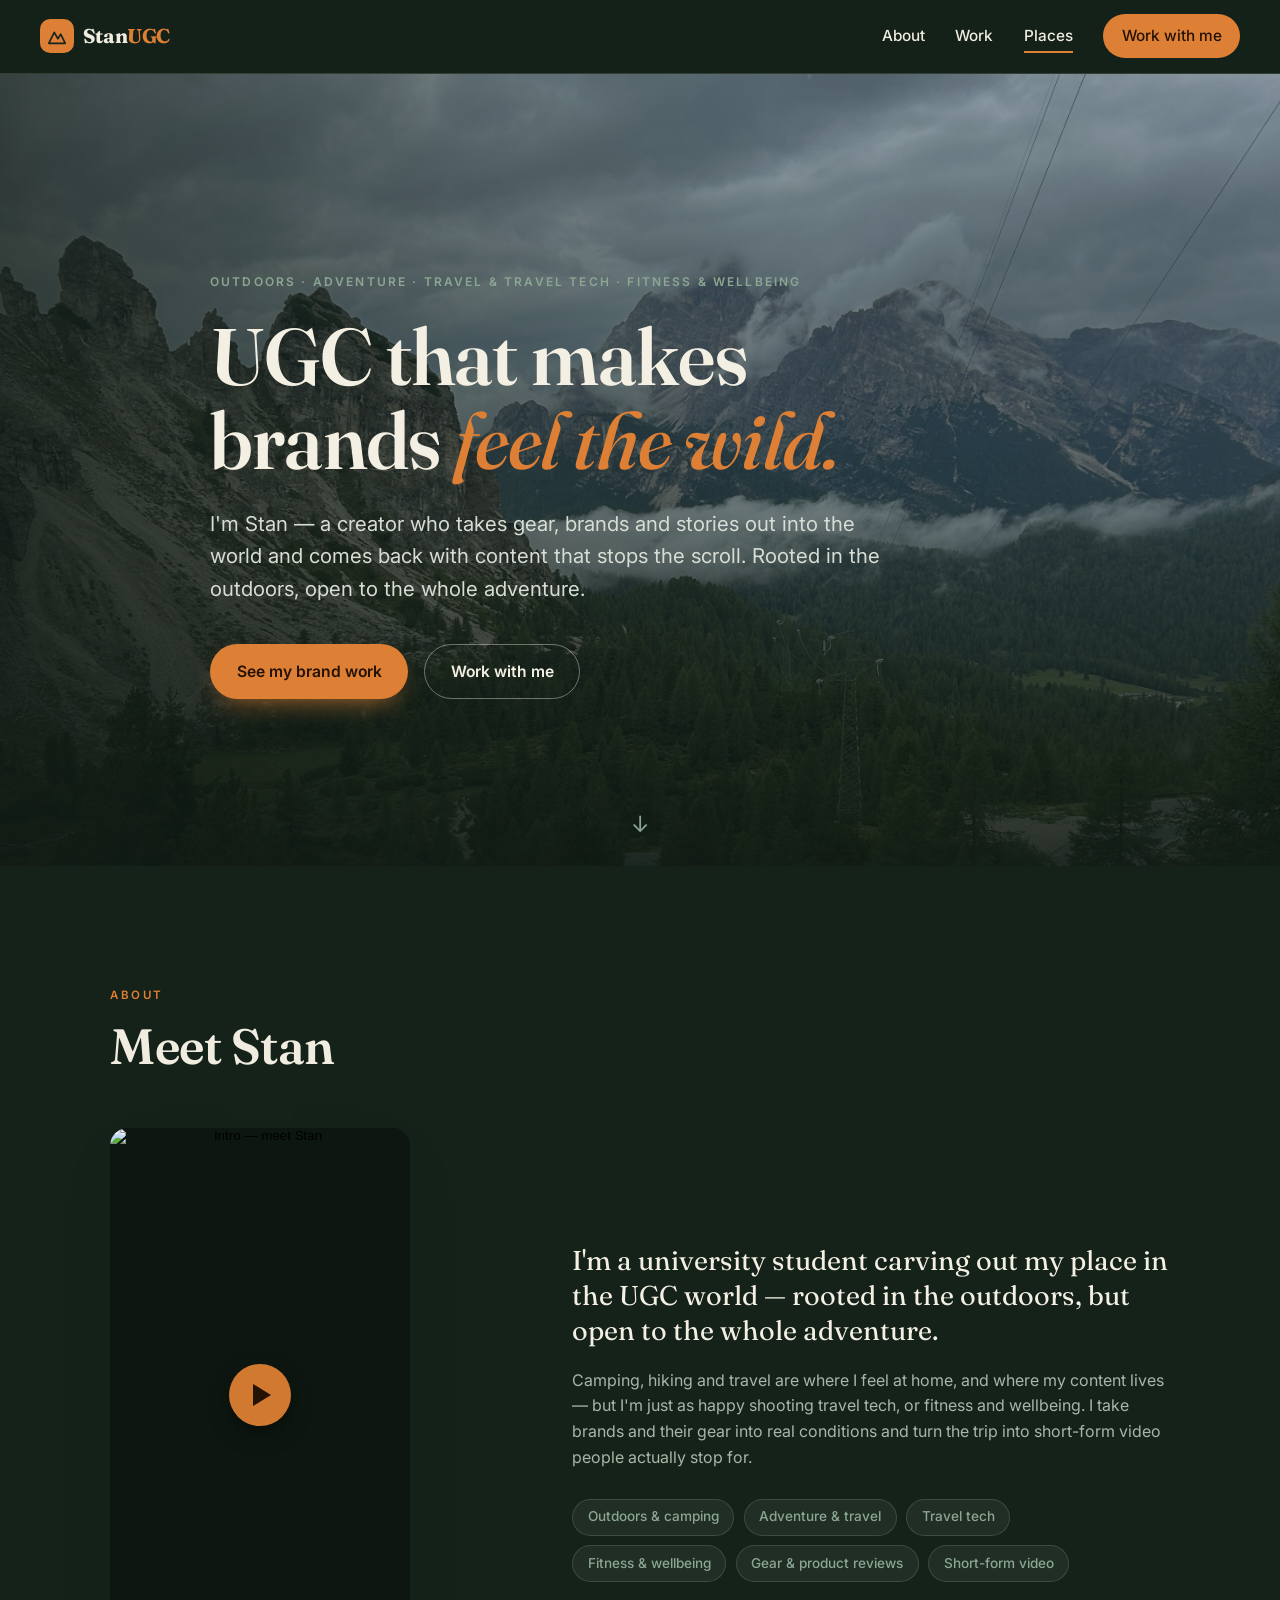
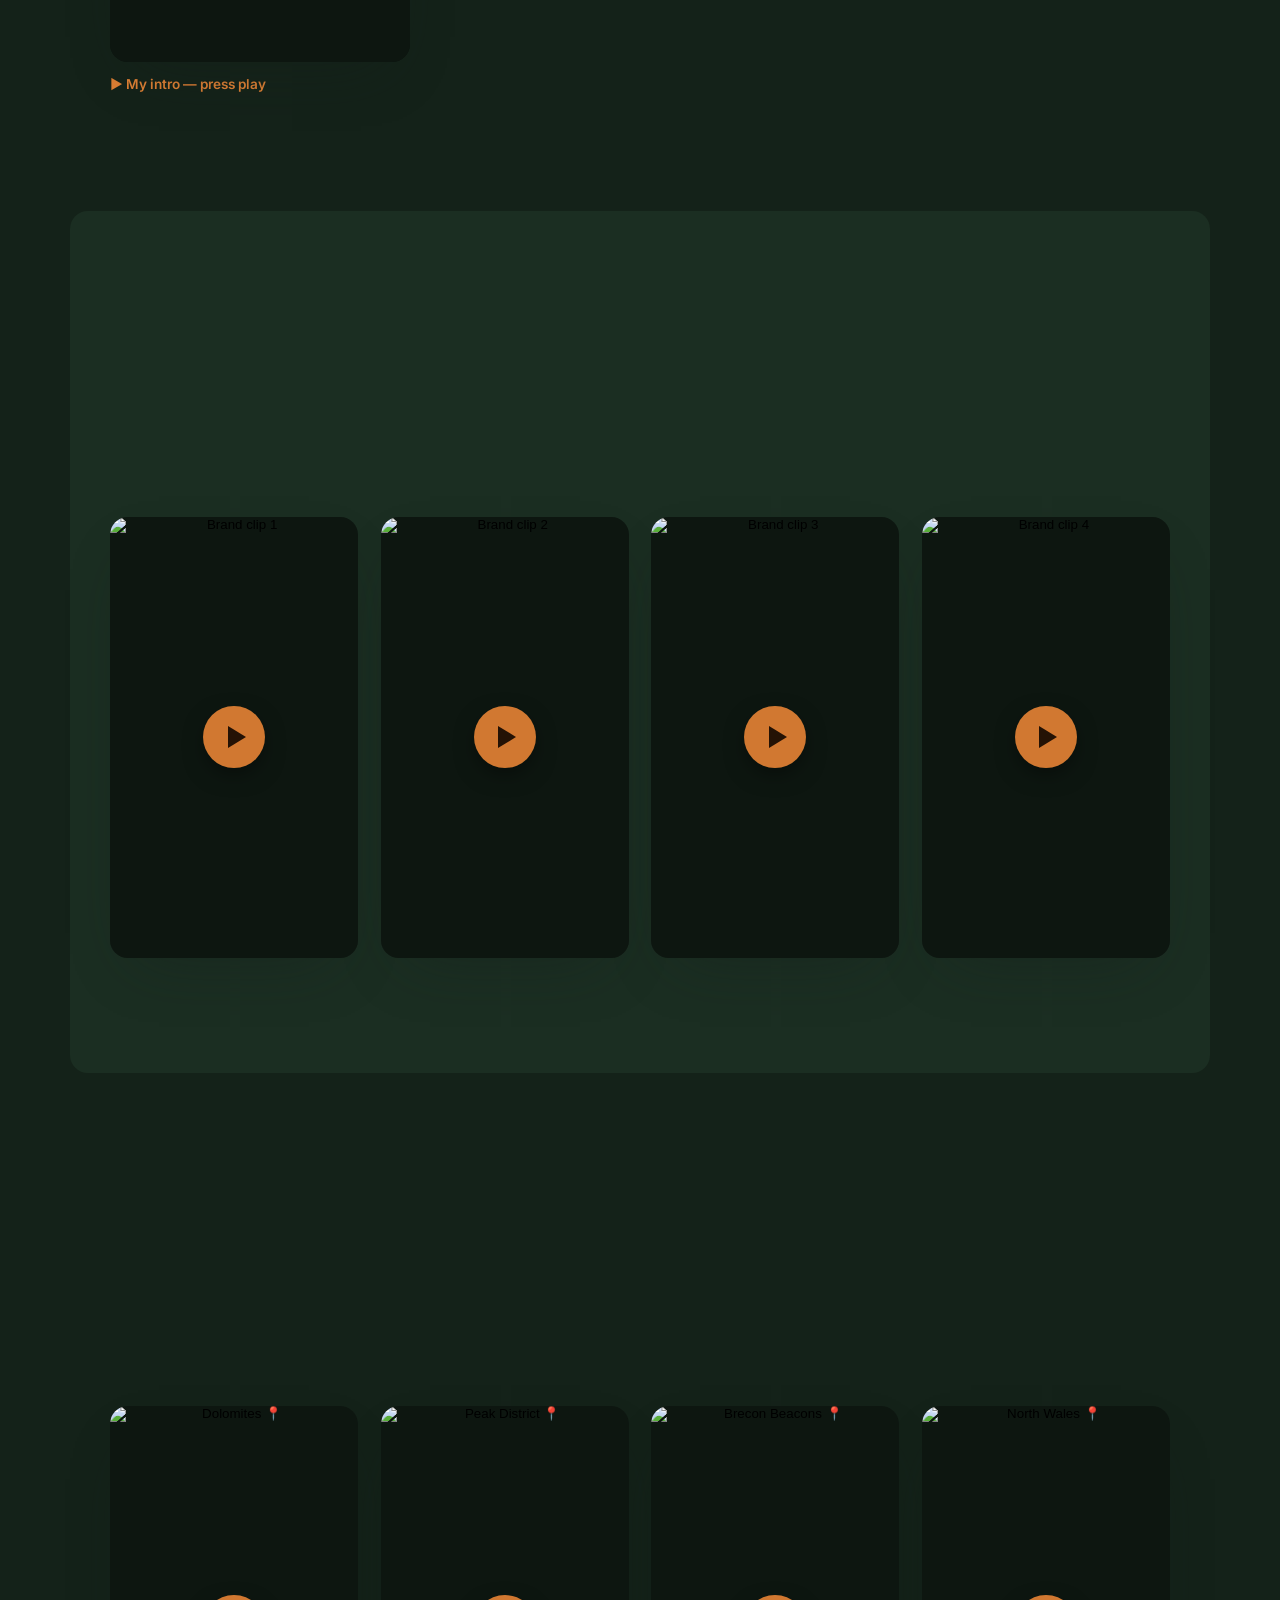
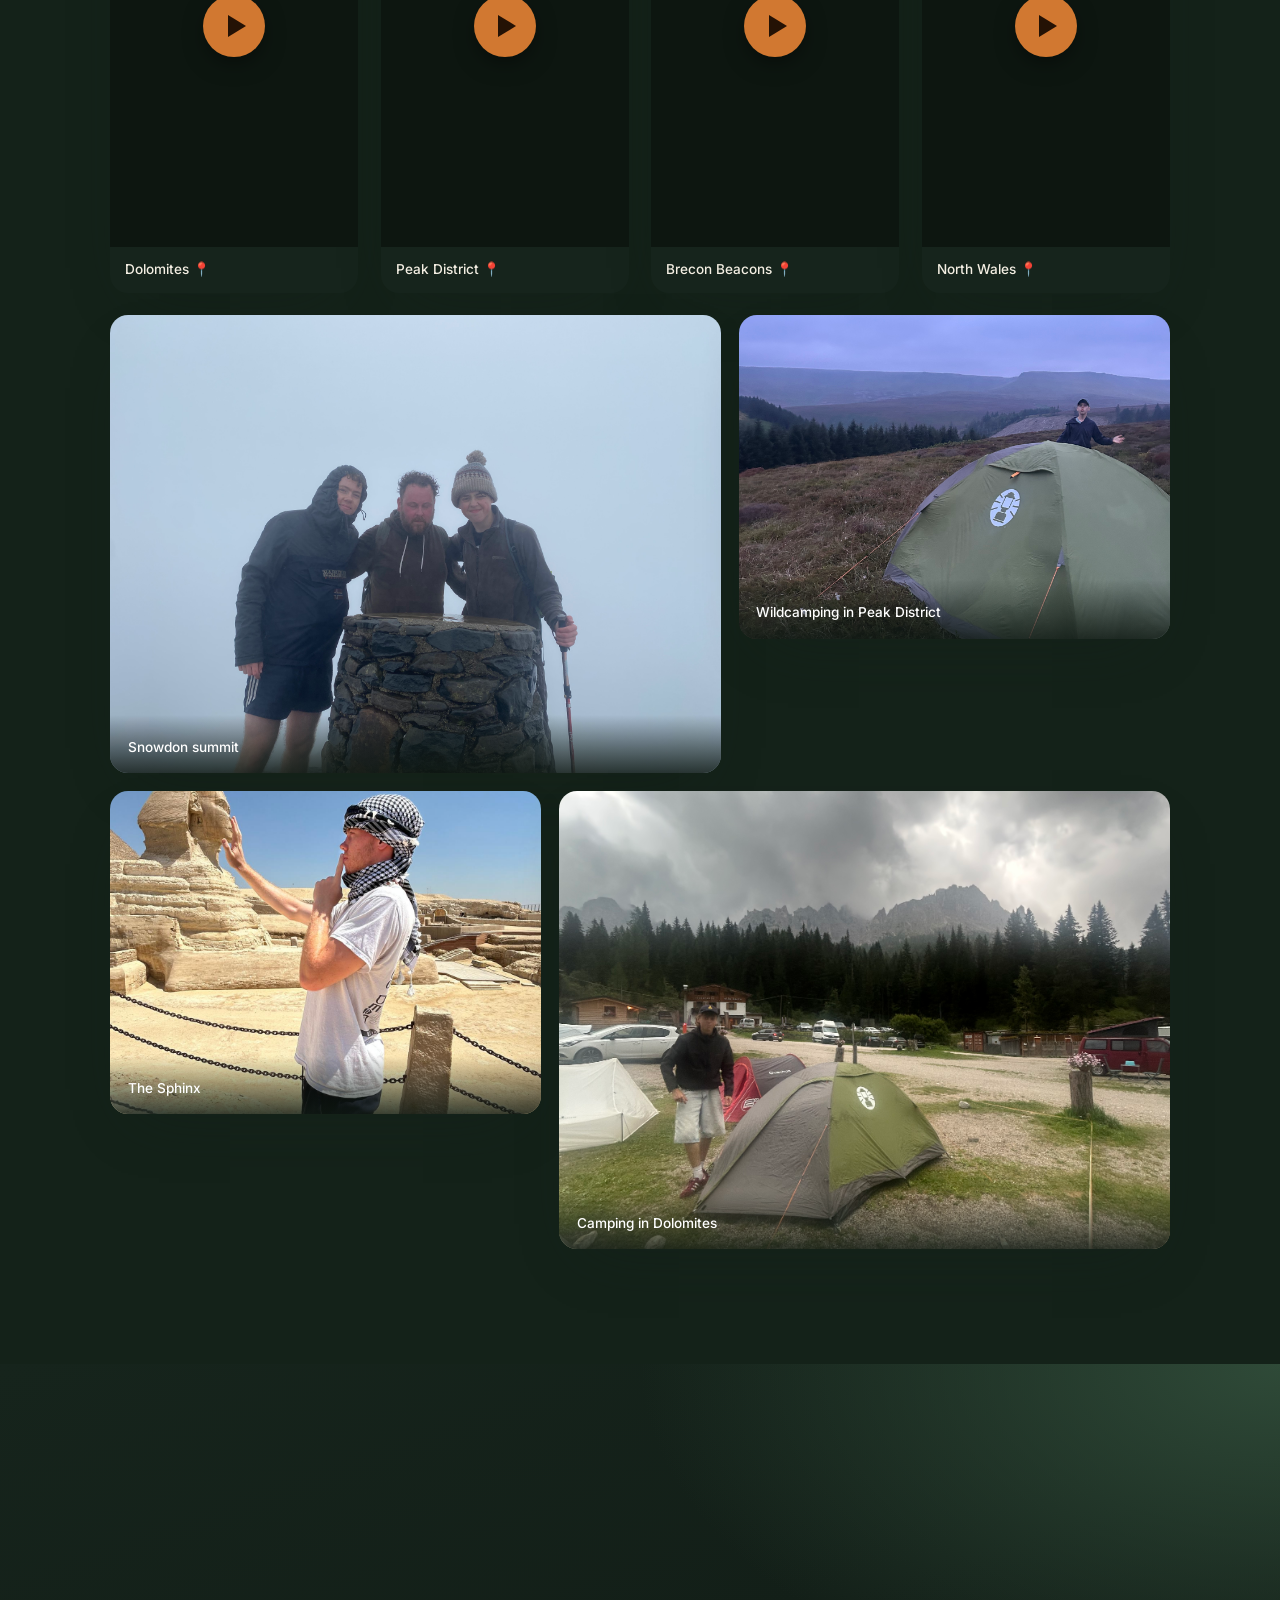
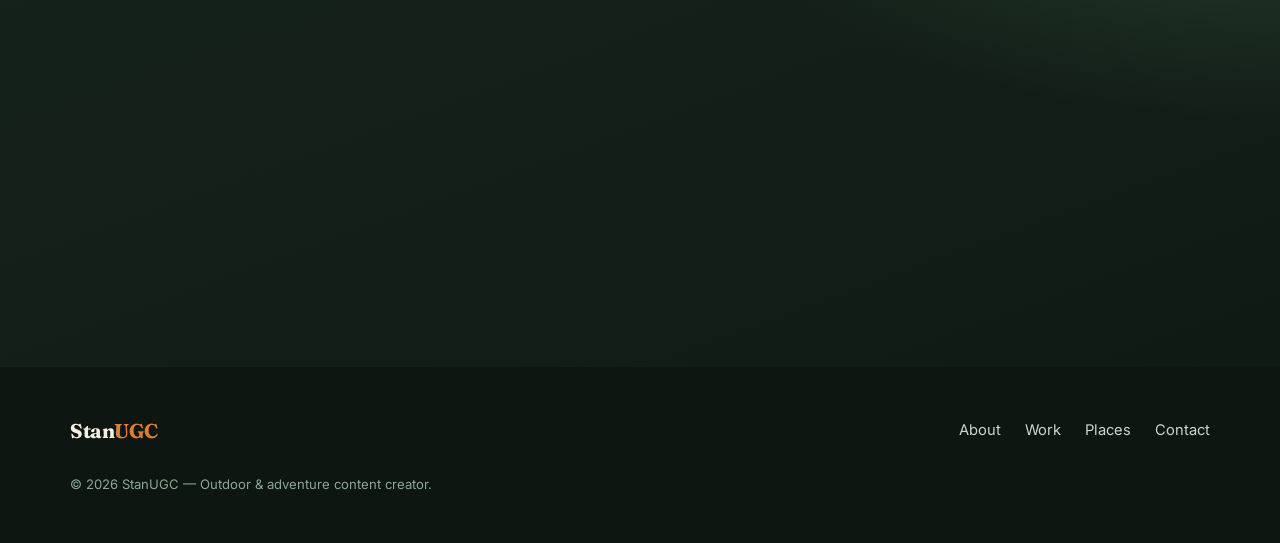
==== commit 0ce59173: "Broaden niche, switch to forest-green theme, reorder sections - Broaden positioning beyond outdoors:" ====
--- a/ugc-portfolio/index.html
+++ b/ugc-portfolio/index.html
@@ -24,8 +24,8 @@
 
   <nav class="nav-links" id="navLinks">
     <a href="#about">About</a>
+    <a href="#work">Work</a>
     <a href="#places">Places</a>
-    <a href="#work">Brand work</a>
     <a href="#contact" class="nav-cta">Work with me</a>
   </nav>
 
@@ -39,9 +39,9 @@
   <img class="hero-photo" src="images/hero-dolomites.jpeg" alt="" aria-hidden="true" />
   <div class="hero-scrim" aria-hidden="true"></div>
   <div class="hero-inner">
-    <p class="eyebrow">Outdoors · Nature · Camping · Adventure · Travel</p>
-    <h1>Outdoor UGC that makes brands <em>feel the wild.</em></h1>
-    <p class="hero-sub">I'm Stan — a creator who takes gear, brands and stories into the mountains and comes back with content that stops the scroll.</p>
+    <p class="eyebrow">Outdoors · Adventure · Travel &amp; travel tech · Fitness &amp; wellbeing</p>
+    <h1>UGC that makes brands <em>feel the wild.</em></h1>
+    <p class="hero-sub">I'm Stan — a creator who takes gear, brands and stories out into the world and comes back with content that stops the scroll. Rooted in the outdoors, open to the whole adventure.</p>
     <div class="hero-actions">
       <a href="#work" class="btn btn-primary">See my brand work</a>
       <a href="#contact" class="btn btn-ghost light">Work with me</a>
@@ -58,25 +58,32 @@
   </div>
   <div class="about-grid">
     <div class="about-video reveal">
-      <div class="intro-frame">
-        <iframe id="introVideo" title="Intro — meet Stan" loading="lazy"
-          allow="accelerometer; autoplay; clipboard-write; encrypted-media; gyroscope; picture-in-picture; web-share"
-          referrerpolicy="strict-origin-when-cross-origin" allowfullscreen></iframe>
-      </div>
+      <div id="introFrame" class="intro-frame"></div>
       <p class="video-tag">▶ My intro — press play</p>
     </div>
     <div class="about-copy reveal">
-      <p class="lead">I'm a university student carving out my place in the UGC world — with everything I make pointed at the outdoors.</p>
-      <p>Nature, camping, adventure and travel are where I feel at home, and where my content lives. I take brands and their gear into real conditions — misty summits, lakeside pitches, alpine trails — and turn the trip into short-form video people actually stop for.</p>
+      <p class="lead">I'm a university student carving out my place in the UGC world — rooted in the outdoors, but open to the whole adventure.</p>
+      <p>Camping, hiking and travel are where I feel at home, and where my content lives — but I'm just as happy shooting travel tech, or fitness and wellbeing. I take brands and their gear into real conditions and turn the trip into short-form video people actually stop for.</p>
       <ul class="about-tags">
-        <li>Camping &amp; backcountry</li>
-        <li>Hiking &amp; trails</li>
-        <li>Travel &amp; adventure</li>
+        <li>Outdoors &amp; camping</li>
+        <li>Adventure &amp; travel</li>
+        <li>Travel tech</li>
+        <li>Fitness &amp; wellbeing</li>
         <li>Gear &amp; product reviews</li>
         <li>Short-form video</li>
       </ul>
     </div>
   </div>
+</section>
+
+<!-- ===== My UGC work ===== -->
+<section id="work" class="section work">
+  <div class="section-head reveal">
+    <span class="kicker">The work</span>
+    <h2>My UGC work</h2>
+    <p class="section-intro">Product-focused, made for the feed. Tap any clip to play.</p>
+  </div>
+  <div class="video-grid" id="workGrid"><!-- product videos, rendered by js/main.js --></div>
 </section>
 
 <!-- ===== Places I've visited recently ===== -->
@@ -90,16 +97,6 @@
   <div class="video-grid" id="placesGrid"><!-- travel videos, rendered by js/main.js --></div>
 
   <div class="photo-gallery" id="photoGallery"><!-- photos, rendered by js/main.js --></div>
-</section>
-
-<!-- ===== Brand & product work ===== -->
-<section id="work" class="section work">
-  <div class="section-head reveal">
-    <span class="kicker">The work</span>
-    <h2>Brand &amp; product work</h2>
-    <p class="section-intro">Product-focused UGC made for the feed. Tap any clip to play.</p>
-  </div>
-  <div class="video-grid" id="workGrid"><!-- product videos, rendered by js/main.js --></div>
 </section>
 
 <!-- ===== CTA / Contact ===== -->
@@ -121,8 +118,8 @@
     <span class="brand-name">Stan<span class="brand-accent">UGC</span></span>
     <nav class="footer-links">
       <a href="#about">About</a>
+      <a href="#work">Work</a>
       <a href="#places">Places</a>
-      <a href="#work">Brand work</a>
       <a href="#contact">Contact</a>
     </nav>
     <p class="copyright">© <span id="year"></span> StanUGC — Outdoor &amp; adventure content creator.</p>
--- a/ugc-portfolio/css/style.css
+++ b/ugc-portfolio/css/style.css
@@ -15,6 +15,13 @@
   --muted:      #5d6b60;
   --line:       rgba(20, 32, 26, 0.12);
 
+  /* forest-green page surfaces (dark-dominant theme) */
+  --bg:         #142219;   /* page background */
+  --surface:    #1b2e22;   /* raised section */
+  --text:       #f1ece0;   /* primary text on green */
+  --text-muted: #a7b7a7;   /* secondary text on green */
+  --line-light: rgba(244, 239, 227, 0.14);
+
   --font-display: "Fraunces", Georgia, "Times New Roman", serif;
   --font-body: "Inter", system-ui, -apple-system, "Segoe UI", sans-serif;
 
@@ -30,8 +37,8 @@
 body {
   margin: 0;
   font-family: var(--font-body);
-  color: var(--ink);
-  background: var(--cream);
+  color: var(--text);
+  background: var(--bg);
   line-height: 1.6;
   -webkit-font-smoothing: antialiased;
 }
@@ -55,14 +62,14 @@
   font-weight: 600;
   letter-spacing: 0.22em;
   text-transform: uppercase;
-  color: var(--amber-2);
+  color: var(--amber);
   margin-bottom: 1rem;
 }
 .kicker.light { color: var(--amber); }
 
 .section-head { margin-bottom: clamp(2rem, 5vw, 3.5rem); max-width: 640px; }
 .section-head h2 { font-size: clamp(2rem, 5vw, 3.1rem); }
-.section-intro { color: var(--muted); margin-top: 1rem; font-size: 1.05rem; }
+.section-intro { color: var(--text-muted); margin-top: 1rem; font-size: 1.05rem; }
 
 /* ---------- Buttons ---------- */
 .btn {
@@ -79,8 +86,8 @@
 }
 .btn-primary { background: var(--amber); color: #241205; box-shadow: 0 12px 26px -12px rgba(221, 127, 52, 0.8); }
 .btn-primary:hover { background: var(--amber-2); transform: translateY(-2px); }
-.btn-ghost { border-color: rgba(20, 32, 26, 0.25); color: var(--ink); }
-.btn-ghost:hover { border-color: var(--ink); transform: translateY(-2px); }
+.btn-ghost { border-color: var(--line-light); color: var(--text); }
+.btn-ghost:hover { border-color: var(--cream); transform: translateY(-2px); }
 .btn-ghost.light { border-color: rgba(244, 239, 227, 0.4); color: var(--cream); }
 .btn-ghost.light:hover { border-color: var(--cream); }
 
@@ -93,28 +100,28 @@
   align-items: center;
   justify-content: space-between;
   padding: 0.9rem clamp(1.25rem, 5vw, 2.5rem);
-  background: rgba(244, 239, 227, 0.82);
+  background: rgba(20, 34, 25, 0.82);
   backdrop-filter: blur(12px);
-  border-bottom: 1px solid var(--line);
-}
-.brand { display: flex; align-items: center; gap: 0.55rem; color: var(--pine); }
-.brand-mark { display: grid; place-items: center; width: 34px; height: 34px; border-radius: 10px; background: var(--pine); color: var(--amber); }
+  border-bottom: 1px solid var(--line-light);
+}
+.brand { display: flex; align-items: center; gap: 0.55rem; color: var(--text); }
+.brand-mark { display: grid; place-items: center; width: 34px; height: 34px; border-radius: 10px; background: var(--amber); color: #16241c; }
 .brand-name { font-family: var(--font-display); font-weight: 700; font-size: 1.25rem; letter-spacing: -0.02em; }
-.brand-accent { color: var(--amber-2); }
+.brand-accent { color: var(--amber); }
 
 .nav-links { display: flex; align-items: center; gap: 1.9rem; }
-.nav-links a { font-weight: 500; font-size: 0.96rem; color: var(--pine); position: relative; }
+.nav-links a { font-weight: 500; font-size: 0.96rem; color: var(--text); position: relative; }
 .nav-links a:not(.nav-cta)::after {
   content: ""; position: absolute; left: 0; bottom: -4px; width: 0; height: 2px;
   background: var(--amber); transition: width 0.25s ease;
 }
 .nav-links a:not(.nav-cta):hover::after,
 .nav-links a.active::after { width: 100%; }
-.nav-cta { background: var(--pine); color: var(--cream) !important; padding: 0.6rem 1.15rem; border-radius: 999px; }
-.nav-cta:hover { background: var(--moss); }
+.nav-cta { background: var(--amber); color: #241205 !important; padding: 0.6rem 1.15rem; border-radius: 999px; }
+.nav-cta:hover { background: var(--amber-2); }
 
 .menu-toggle { display: none; flex-direction: column; gap: 5px; background: none; border: none; cursor: pointer; padding: 6px; }
-.menu-toggle span { width: 24px; height: 2px; background: var(--pine); border-radius: 2px; transition: transform 0.3s ease, opacity 0.3s ease; }
+.menu-toggle span { width: 24px; height: 2px; background: var(--text); border-radius: 2px; transition: transform 0.3s ease, opacity 0.3s ease; }
 .menu-toggle.open span:nth-child(1) { transform: translateY(7px) rotate(45deg); }
 .menu-toggle.open span:nth-child(2) { opacity: 0; }
 .menu-toggle.open span:nth-child(3) { transform: translateY(-7px) rotate(-45deg); }
@@ -177,14 +184,14 @@
   box-shadow: var(--shadow);
 }
 .intro-frame iframe { position: absolute; inset: 0; width: 100%; height: 100%; border: 0; }
-.video-tag { font-size: 0.85rem; font-weight: 600; color: var(--amber-2); margin: 0; }
-.about-copy .lead { font-family: var(--font-display); font-size: clamp(1.3rem, 3vw, 1.7rem); line-height: 1.3; color: var(--pine); margin: 0 0 1.2rem; }
-.about-copy p { color: var(--muted); }
+.video-tag { font-size: 0.85rem; font-weight: 600; color: var(--amber); margin: 0; }
+.about-copy .lead { font-family: var(--font-display); font-size: clamp(1.3rem, 3vw, 1.7rem); line-height: 1.3; color: var(--cream); margin: 0 0 1.2rem; }
+.about-copy p { color: var(--text-muted); max-width: 60ch; }
 .about-tags { list-style: none; padding: 0; margin: 1.8rem 0 0; display: flex; flex-wrap: wrap; gap: 0.6rem; }
-.about-tags li { font-size: 0.85rem; font-weight: 500; color: var(--moss); background: var(--cream-2); border: 1px solid var(--line); padding: 0.4rem 0.9rem; border-radius: 999px; }
+.about-tags li { font-size: 0.85rem; font-weight: 500; color: var(--sage); background: rgba(244, 239, 227, 0.06); border: 1px solid var(--line-light); padding: 0.4rem 0.9rem; border-radius: 999px; }
 
 /* ---------- Places (photo gallery) ---------- */
-.places { background: var(--cream); }
+.places { background: transparent; }
 .photo-gallery {
   display: grid;
   grid-template-columns: repeat(12, 1fr);
@@ -219,7 +226,7 @@
 }
 
 /* ---------- Video Work ---------- */
-.work { background: linear-gradient(180deg, var(--cream) 0%, var(--cream-2) 100%); border-radius: 0; }
+.work { background: var(--surface); border-radius: var(--radius); }
 .video-grid { display: grid; grid-template-columns: repeat(auto-fill, minmax(230px, 1fr)); gap: 1.4rem; }
 .video-card {
   border-radius: var(--radius);
@@ -231,6 +238,29 @@
 .video-card:hover { transform: translateY(-4px); }
 .video-frame { position: relative; aspect-ratio: 9 / 16; background: #0d1610; }
 .video-frame iframe { position: absolute; inset: 0; width: 100%; height: 100%; border: 0; }
+
+/* Clean click-to-play facade (no YouTube chrome at rest) */
+.video-frame.lite { display: block; width: 100%; padding: 0; border: 0; cursor: pointer; overflow: hidden; }
+.video-frame.lite .poster {
+  position: absolute; inset: 0; width: 100%; height: 100%;
+  object-fit: cover; transition: transform 0.5s ease;
+}
+.video-frame.lite:hover .poster { transform: scale(1.05); }
+.play-btn {
+  position: absolute; top: 50%; left: 50%; transform: translate(-50%, -50%);
+  width: 62px; height: 62px; border-radius: 50%;
+  background: rgba(221, 127, 52, 0.94);
+  box-shadow: 0 8px 24px -6px rgba(0,0,0,0.6);
+  transition: transform 0.2s ease, background 0.2s ease;
+}
+.play-btn::after {
+  content: ""; position: absolute; top: 50%; left: 54%; transform: translate(-50%, -50%);
+  border-style: solid; border-width: 11px 0 11px 18px;
+  border-color: transparent transparent transparent #241205;
+}
+.video-frame.lite:hover .play-btn,
+.video-frame.lite:focus-visible .play-btn { transform: translate(-50%, -50%) scale(1.1); background: var(--amber); }
+.video-frame.lite:focus-visible { outline: 3px solid var(--amber); outline-offset: 2px; }
 .video-cap { padding: 0.75rem 0.95rem; color: var(--cream); font-size: 0.85rem; font-weight: 500; }
 
 /* ---------- CTA ---------- */
